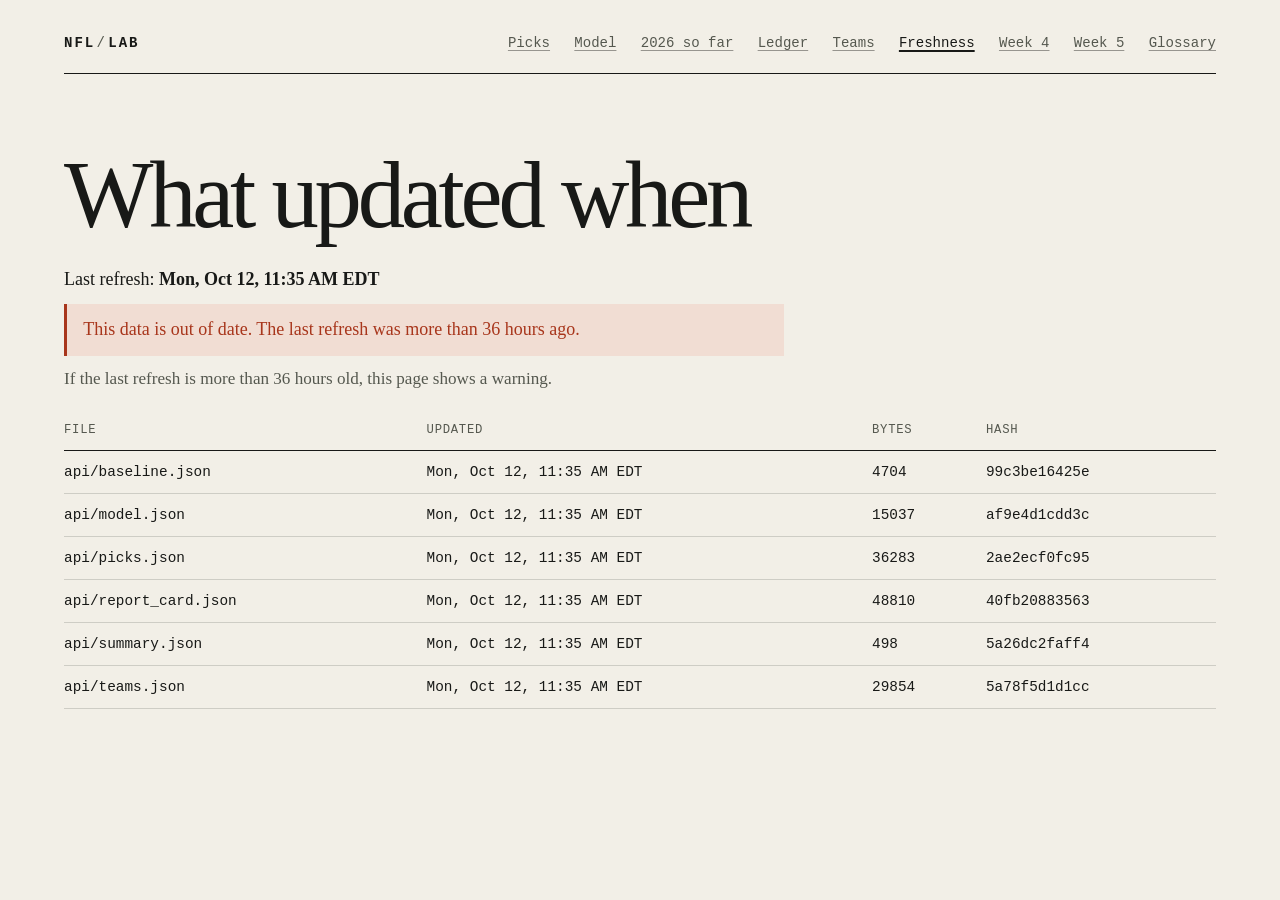
==== public/freshness.html @ 842a8894 "copy: plain-English wording pass on public pages (text only)" ====
<!DOCTYPE html>
<html lang="en">
<head>
  <meta charset="utf-8">
  <meta name="viewport" content="width=device-width, initial-scale=1">
  <meta name="theme-color" content="#f2efe7" media="(prefers-color-scheme: light)">
  <meta name="theme-color" content="#181917" media="(prefers-color-scheme: dark)">
  <link rel="icon" href="data:image/svg+xml,<svg xmlns='http://www.w3.org/2000/svg' viewBox='0 0 16 16'><rect width='16' height='16' fill='%23181917'/><path d='M5 12.5 11 3.5' stroke='%23f2efe7' stroke-width='2'/></svg>">
  <title>NFL Lab: freshness</title>
  <link rel="stylesheet" href="assets/site.css">
</head>
<body data-page="freshness">
  <a class="skip" href="#main">Skip to content</a>
  <div class="wrap">
    <header class="top">
      <a class="mark" href="index.html">NFL<span>/</span>LAB</a>
      <nav>
        <a href="index.html">Picks</a>
        <a href="model.html">Model</a>
        <a href="report-card.html">2026 so far</a>
        <a href="ledger.html">Ledger</a>
        <a href="teams.html">Teams</a>
        <a href="freshness.html" aria-current="page">Freshness</a>
        <a href="recaps/week4.html">Week 4</a>
        <a href="previews/week5.html">Week 5</a>
        <a href="glossary.html">Glossary</a>
      </nav>
    </header>
    <main id="main" tabindex="-1">
    <h1>What updated when</h1>
    <p>Last refresh: <strong id="when">…</strong></p>
    <p id="stale" class="stale" hidden></p>
    <p class="gloss">If the last refresh is more than 36 hours old, this page shows a warning.</p>
    <div class="table-scroll" role="region" tabindex="0" aria-label="Files and when they updated">
    <table>
      <thead><tr><th>File</th><th>Updated</th><th>Bytes</th><th>Hash</th></tr></thead>
      <tbody id="files"></tbody>
    </table>
    </div>
    </main>
  </div>
  <script src="assets/site.js"></script>
</body>
</html>
---- public/assets/site.css ----
/*
  NFL Lab — print edition.
  Visual direction comes from Stephen's Design Collection
  (design-collection-sigma.vercel.app): warm paper, ink, Georgia display,
  monospace labels, thin rules. Project route: "Dashboard or activity
  overview" (019 Calm systems, 023 Database overview, 028 Usage across time)
  plus "Reading continuity" (024) for recaps and previews.
  Rules and the meaning of every colour are written down in DESIGN.md.
  System fonts only: nothing to license, nothing to download.
*/

:root {
  --paper: #f2efe7;
  --ink: #181917;
  --muted: #55584f;          /* 6.3:1 on paper */
  --hair: rgba(24, 25, 23, 0.16);
  --hair-strong: rgba(24, 25, 23, 0.42);
  --track: rgba(24, 25, 23, 0.08);

  /* Colour is reserved for state. Identity (model vs line, team) is ink vs outline. */
  --hit: #1e6247;            /* meets the pick rule / covered / above break-even, 6.3:1 */
  --hit-tint: #e3e9dc;
  --miss: #a8361c;           /* lost / below break-even, 5.7:1 */
  --miss-tint: #f1ddd3;
  --caution: #7a5200;        /* backtest, spent holdout, QB caveats, 6.0:1 */
  --caution-tint: #e8dfc2;
  --line-mark: #7d7e74;      /* the betting line (outline marks), 3.6:1 */
  --down: #7d7e74;           /* below-average power bars, 3.6:1 */

  --serif: Georgia, "Iowan Old Style", "Times New Roman", serif;
  --mono: ui-monospace, "SFMono-Regular", "SF Mono", Menlo, Consolas, "Liberation Mono", monospace;
  --measure: 40rem;
  color-scheme: light;
}

@media (prefers-color-scheme: dark) {
  :root {
    --paper: #181917;
    --ink: #f2efe7;
    --muted: #a9aa9f;
    --hair: rgba(242, 239, 231, 0.16);
    --hair-strong: rgba(242, 239, 231, 0.42);
    --track: rgba(242, 239, 231, 0.09);
    --hit: #7fd3a6;
    --hit-tint: #1f3328;
    --miss: #f2966f;
    --miss-tint: #3a2620;
    --caution: #e2b45c;
    --caution-tint: #2e281a;
    --line-mark: #8f9086;
    --down: #80817a;
    color-scheme: dark;
  }
}

/* ---------- Base ---------- */
*, *::before, *::after { box-sizing: border-box; }
html { font-size: 112.5%; -webkit-text-size-adjust: 100%; text-size-adjust: 100%; }
body {
  margin: 0;
  background: var(--paper);
  color: var(--ink);
  font-family: var(--serif);
  line-height: 1.55;
  text-rendering: optimizeLegibility;
  font-kerning: normal;
  -webkit-font-smoothing: antialiased;
}
::selection { background: var(--ink); color: var(--paper); }
a {
  color: inherit;
  touch-action: manipulation;
  -webkit-tap-highlight-color: rgba(127, 128, 120, 0.2);
  text-decoration-line: underline;
  text-decoration-thickness: 1px;
  text-underline-offset: 0.22em;
  transition: text-decoration-color 150ms ease, color 150ms ease;
}
a:hover { text-decoration-thickness: 2px; }
:focus-visible { outline: 2px solid var(--ink); outline-offset: 3px; }
main:focus { outline: none; } /* skip-link target, not a control */
p { margin: 0.6rem 0; max-width: var(--measure); text-wrap: pretty; }
strong { font-weight: 700; }
code { font-family: var(--mono); font-size: 0.82em; overflow-wrap: anywhere; }

h1, h2, h3 { font-family: var(--serif); font-weight: 400; color: var(--ink); text-wrap: balance; }
h1 {
  font-size: clamp(2.75rem, 7.4vw, 6.25rem);
  line-height: 0.95;
  letter-spacing: -0.045em;
  margin: 0 0 1.4rem;
  max-width: 15ch;
}
h2 {
  font-size: clamp(1.6rem, 3.1vw, 2.4rem);
  line-height: 1.05;
  letter-spacing: -0.03em;
  margin: 3.75rem 0 0.8rem;
  scroll-margin-top: 1.5rem;
}
h3 { letter-spacing: -0.02em; }

.wrap {
  max-width: 80rem;
  margin: 0 auto;
  padding: 0 max(5vw, env(safe-area-inset-right)) 5rem max(5vw, env(safe-area-inset-left));
}

/* Section heads that open a band of the page carry a full-width ink rule. */
main > h2, .model-sec > h2 {
  border-top: 1px solid var(--ink);
  padding-top: 0.9rem;
  max-width: none;
}

/* ---------- Masthead ---------- */
.top {
  display: flex;
  flex-wrap: wrap;
  align-items: baseline;
  justify-content: space-between;
  gap: 0.6rem 2rem;
  padding: 1.6rem 0 0.75rem;
  margin: 0 0 clamp(2.5rem, 6vw, 4.75rem);
  border-bottom: 1px solid var(--ink);
  font-family: var(--mono);
  font-size: 0.78rem;
  line-height: 1.4;
}
.mark {
  text-decoration: none;
  text-transform: uppercase;
  letter-spacing: 0.14em;
  font-weight: 700;
  padding: 0.3rem 0;
}
.mark span { color: var(--muted); font-weight: 400; padding: 0 0.1em; }
nav { display: flex; flex-wrap: wrap; gap: 0.15rem 1.35rem; }
nav a {
  color: var(--muted);
  padding: 0.3rem 0;
  text-decoration-color: var(--hair-strong);
}
nav a:hover { color: var(--ink); text-decoration-color: currentColor; }
nav a[aria-current="page"] {
  color: var(--ink);
  text-decoration-color: currentColor;
  text-decoration-thickness: 2px;
}

.skip {
  position: absolute;
  left: -9999px;
  top: auto;
  width: 1px;
  height: 1px;
  overflow: hidden;
}
.skip:focus {
  position: fixed;
  left: 1rem;
  top: 1rem;
  z-index: 10;
  width: auto;
  height: auto;
  padding: 0.6rem 0.9rem;
  background: var(--ink);
  color: var(--paper);
  font-family: var(--mono);
  font-size: 0.85rem;
  text-decoration: none;
}
.sr {
  position: absolute;
  width: 1px;
  height: 1px;
  overflow: hidden;
  clip: rect(0 0 0 0);
  clip-path: inset(50%);
  white-space: nowrap;
}

/* ---------- Shared type roles ---------- */
.kicker {
  font-family: var(--mono);
  font-size: 0.75rem;
  line-height: 1.45;
  text-transform: uppercase;
  letter-spacing: 0.08em;
  color: var(--muted);
  margin: 0 0 1rem;
}
.lede {
  font-size: clamp(1.2rem, 2vw, 1.45rem);
  line-height: 1.4;
  max-width: 34rem;
  margin: 0 0 2rem;
}
.meta { color: var(--muted); font-size: 0.85rem; }
.gloss { color: var(--muted); font-size: 0.95rem; }
.caption { color: var(--muted); font-size: 0.95rem; margin: 0 0 1.25rem; }
.more, .trail { font-family: var(--mono); font-size: 0.8rem; }
.trail { margin: 1.25rem 0 0.5rem; color: var(--muted); }
.trail a, .more a { color: var(--ink); }

/* ---------- Home: lock line, status rows, pick shelf ---------- */
.lock {
  border-top: 1px solid var(--ink);
  border-bottom: 1px solid var(--hair);
  padding: 0.75rem 0;
  margin: 0 0 1.25rem;
  font-size: 1.1rem;
  font-style: italic;
}
.health {
  font-family: var(--mono);
  font-size: 0.82rem;
  line-height: 1.55;
  border-left: 2px solid var(--ink);
  padding: 0.15rem 0 0.15rem 0.85rem;
  margin: 1.75rem 0 0.75rem;
  max-width: var(--measure);
}
.health strong { font-variant-numeric: tabular-nums; }
#count { font-family: var(--mono); font-size: 0.78rem; letter-spacing: 0.02em; }

#spreads, #totals, #nopicks {
  display: grid;
  grid-template-columns: repeat(auto-fill, minmax(min(100%, 21rem), 1fr));
  gap: 2.75rem 2.25rem;
  margin-top: 1.5rem;
}
#spreads > p, #totals > p, #nopicks > p { grid-column: 1 / -1; }
.card {
  min-width: 0;
  border-top: 1px solid var(--ink);
  padding-top: 0.75rem;
}
.card header {
  display: flex;
  flex-wrap: wrap;
  justify-content: space-between;
  align-items: baseline;
  gap: 0.25rem 1rem;
}
.card header strong { font-size: 1rem; }
.card header .meta {
  font-family: var(--mono);
  font-size: 0.7rem;
  text-transform: uppercase;
  letter-spacing: 0.06em;
}
.card > p:not(.side):not(.meta):not(.note) { font-size: 0.95rem; }
.side {
  font-size: clamp(2.6rem, 4.6vw, 3.5rem);
  line-height: 1;
  letter-spacing: -0.045em;
  margin: 1.2rem 0 1.1rem;
}
.nums {
  display: grid;
  grid-template-columns: repeat(3, minmax(0, 1fr));
  margin: 0.6rem 0 0.75rem;
  border-top: 1px solid var(--hair);
}
.nums div {
  padding: 0.55rem 0.6rem 0.6rem;
  border-bottom: 1px solid var(--hair);
  border-left: 1px solid var(--hair);
  min-width: 0;
}
.nums div:nth-child(3n + 1) { border-left: 0; padding-left: 0; }
.nums span {
  display: block;
  font-family: var(--mono);
  font-size: 0.66rem;
  line-height: 1.3;
  text-transform: uppercase;
  letter-spacing: 0.05em;
  color: var(--muted);
}
.nums b {
  display: block;
  margin-top: 0.25rem;
  font-family: var(--mono);
  font-weight: 500;
  font-size: 1.1rem;
  font-variant-numeric: tabular-nums;
}

/* Model vs line gap bars: model is solid ink, the line is an outline. */
.gap { margin: 0.75rem 0 0.6rem; }
.gap-row {
  display: grid;
  grid-template-columns: 3.4rem minmax(0, 1fr) 3rem;
  gap: 0.6rem;
  align-items: center;
  margin: 0.3rem 0;
  font-family: var(--mono);
  font-size: 0.72rem;
  color: var(--muted);
}
.gap-row b { color: var(--ink); text-align: right; font-weight: 500; font-variant-numeric: tabular-nums; font-size: 0.8rem; }
.gap-track { position: relative; height: 0.6rem; background: var(--track); }
.gap-track::after {
  content: "";
  position: absolute;
  left: 50%;
  top: -0.2rem;
  bottom: -0.2rem;
  width: 1px;
  background: var(--ink);
}
.gap-track i { position: absolute; top: 0; height: 100%; background: var(--ink); }
.gap-track i.neg { right: 50%; }
.gap-track i.pos { left: 50%; }
.gap-track i.line { background: var(--paper); box-shadow: inset 0 0 0 1.5px var(--line-mark); }

.note {
  font-size: 0.85rem;
  color: var(--caution);
  border-left: 2px solid currentColor;
  padding-left: 0.7rem;
  margin: 0.45rem 0 0;
}

/* ---------- Home Thursday hero ---------- */
body[data-page="home"] h1 {
  font-size: clamp(2rem, 5.5vw, 3.6rem);
  max-width: 14ch;
  margin: 0 0 0.65rem;
  line-height: 0.98;
}
body[data-page="home"] .top {
  margin-bottom: clamp(1.1rem, 3vw, 2rem);
}
body[data-page="home"] .kicker { margin-bottom: 0.45rem; }
.home-hero .lock {
  margin-bottom: 0.5rem;
  padding: 0.55rem 0;
  font-size: 1rem;
}
.home-count {
  font-family: var(--mono);
  font-size: 0.75rem;
  letter-spacing: 0.02em;
  margin: 0.35rem 0 0;
}
.home-lede {
  max-width: 36rem;
  margin: 2rem 0 0.25rem;
  color: var(--muted);
  font-size: 0.95rem;
}
.record-strip {
  display: grid;
  gap: 0.2rem 1.25rem;
  margin: 0;
  padding: 0.55rem 0 0.65rem;
  border-bottom: 1px solid var(--hair);
  max-width: 52rem;
}
@media (min-width: 40rem) {
  .record-strip {
    grid-template-columns: minmax(0, 1fr) minmax(0, 1.2fr);
    align-items: baseline;
  }
}
.record-line {
  margin: 0;
  max-width: none;
  font-size: 0.98rem;
  line-height: 1.3;
  letter-spacing: -0.01em;
}
.record-line.caution {
  color: var(--caution);
  font-size: 0.9rem;
}
.void-note {
  background: var(--caution-tint);
  color: var(--ink);
  padding: 0.85rem 1rem;
  margin: 0.85rem 0 0;
  max-width: 52rem;
  font-size: 1.02rem;
  line-height: 1.45;
}
.count-pill {
  font-family: var(--mono);
  font-size: 0.72rem;
  letter-spacing: 0.06em;
  text-transform: uppercase;
  color: var(--muted);
  margin-left: 0.45rem;
  vertical-align: middle;
}

/* Model vs line: two columns, ink vs outline (identity, not state colour). */
.compare {
  display: grid;
  grid-template-columns: 1fr 1fr;
  gap: 0;
  margin: 0.15rem 0 0.55rem;
  border-top: 1px solid var(--hair);
  border-bottom: 1px solid var(--hair);
}
.compare-col {
  padding: 0.55rem 0.75rem 0.6rem 0;
  min-width: 0;
}
.compare-col + .compare-col {
  padding-left: 0.75rem;
  border-left: 1px solid var(--hair);
}
.compare-col span {
  display: block;
  font-family: var(--mono);
  font-size: 0.66rem;
  line-height: 1.3;
  letter-spacing: 0.06em;
  text-transform: uppercase;
  color: var(--muted);
}
.compare-col b {
  display: block;
  margin-top: 0.25rem;
  font-family: var(--mono);
  font-weight: 500;
  font-size: clamp(1.05rem, 2.4vw, 1.45rem);
  line-height: 1.15;
  font-variant-numeric: tabular-nums;
  letter-spacing: -0.02em;
  overflow-wrap: anywhere;
}
.compare-col em {
  display: block;
  margin-top: 0.2rem;
  font-style: normal;
  font-size: 0.78rem;
  color: var(--muted);
  overflow-wrap: anywhere;
}
.edge-line {
  display: flex;
  flex-wrap: wrap;
  align-items: baseline;
  gap: 0.3rem 0.5rem;
  margin: 0.1rem 0 0.55rem;
  font-family: var(--mono);
  font-size: 0.85rem;
  font-variant-numeric: tabular-nums;
}
.edge-line span {
  text-transform: uppercase;
  letter-spacing: 0.06em;
  font-size: 0.68rem;
  color: var(--muted);
}
.edge-line b {
  font-weight: 600;
  font-size: 1.1rem;
  color: var(--hit);
}
.edge-line em {
  font-style: normal;
  color: var(--muted);
  font-size: 0.78rem;
}
body[data-page="home"] .side {
  font-size: clamp(2.2rem, 4vw, 3rem);
  margin: 0.75rem 0 0.7rem;
}
.quiet-card { opacity: 0.92; }
.quiet-card .nums-compact { grid-template-columns: repeat(2, minmax(0, 1fr)); }
.quiet-card .nums-compact div:nth-child(3n + 1) { border-left: 1px solid var(--hair); padding-left: 0.6rem; }
.quiet-card .nums-compact div:first-child { border-left: 0; padding-left: 0; }

.foot-nav {
  display: flex;
  flex-wrap: wrap;
  gap: 0.35rem 1.25rem;
  margin: 0 0 1.25rem;
  font-family: var(--mono);
  font-size: 0.78rem;
}
.foot-nav a {
  color: var(--muted);
  text-decoration-color: var(--hair-strong);
  padding: 0.25rem 0;
}
.foot-nav a:hover { color: var(--ink); text-decoration-color: currentColor; }

body[data-page="home"] #spreads,
body[data-page="home"] #totals {
  gap: 1.75rem 1.5rem;
  margin-top: 0.85rem;
}
body[data-page="home"] main > h2#spread-heading {
  margin-top: 1.5rem;
  padding-top: 0.7rem;
}
body[data-page="home"] #nopick-heading {
  margin-top: 2.75rem;
  color: var(--muted);
  border-top-color: var(--hair-strong);
}

/* ---------- Recaps, previews, glossary: the reading surface ---------- */
main { counter-reset: dossier; }
.epa-lead {
  font-size: 1.05rem;
  line-height: 1.6;
  max-width: var(--measure);
  margin: 1.5rem 0 2.75rem;
  padding-left: 1rem;
  border-left: 1px solid var(--ink);
}
.game {
  counter-increment: dossier;
  border-top: 1px solid var(--ink);
  padding: 1.1rem 0 2.6rem;
  margin: 0;
}
/* Summary sections (what mattered, picks) sit in the recap column but are not numbered entries. */
.game.summary { counter-increment: none; }
.game h2 {
  font-size: clamp(1.75rem, 3.4vw, 2.6rem);
  line-height: 1.05;
  margin: 0 0 0.85rem;
}
.game h2 a { text-decoration-color: var(--hair-strong); }
.game h2 a:hover { text-decoration-color: currentColor; }
.game p { font-size: 1.05rem; line-height: 1.62; }
.game ul { max-width: var(--measure); padding-left: 1.15rem; }
.game li { margin: 0.4rem 0; }
.game .kicker { margin-bottom: 0.6rem; font-size: 0.75rem; line-height: 1.45; }

@media (min-width: 56rem) {
  .game {
    display: grid;
    grid-template-columns: 11rem minmax(0, var(--measure));
    column-gap: clamp(2rem, 4vw, 4rem);
    align-items: start;
  }
  .game > * { grid-column: 2; }
  .game > .kicker { grid-column: 1; grid-row: 1 / span 30; margin: 0.45rem 0 0; }
  .game:not(:has(> .kicker))::before {
    content: counter(dossier, decimal-leading-zero);
    content: counter(dossier, decimal-leading-zero) / "";
    grid-column: 1;
    grid-row: 1 / span 30;
    font-family: var(--mono);
    font-size: 0.75rem;
    letter-spacing: 0.08em;
    color: var(--muted);
    padding-top: 0.45rem;
  }
}

p.pick, .game p.pick {
  font-size: clamp(2rem, 4vw, 2.75rem);
  line-height: 1.05;
  letter-spacing: -0.04em;
  margin: 0.2rem 0 0.75rem;
}
p.pick::before {
  content: "";
  display: inline-block;
  width: 0.32em;
  height: 0.32em;
  margin: 0 0.35em 0.12em 0;
  background: var(--hit);
  vertical-align: middle;
}
p.quiet-pick, .game p.quiet-pick {
  font-size: 1.45rem;
  font-style: italic;
  color: var(--muted);
  margin: 0.2rem 0 0.75rem;
}
.market { color: var(--muted); }
.game .market {
  font-family: var(--mono);
  font-size: 0.8rem;
  line-height: 1.6;
  color: var(--ink);
  border-top: 1px solid var(--hair);
  border-bottom: 1px solid var(--hair);
  padding: 0.55rem 0;
  margin: 0.75rem 0 1rem;
}
.lesson {
  max-width: var(--measure);
  margin: 1.25rem 0 0.25rem;
  padding: 0.8rem 0 0;
  border-top: 1px solid var(--hair);
}
.lesson span {
  display: block;
  font-family: var(--mono);
  font-size: 0.7rem;
  line-height: 1.45;
  letter-spacing: 0.07em;
  text-transform: uppercase;
  color: var(--muted);
  margin-bottom: 0.3rem;
}
.game .lesson { font-size: 1.02rem; }
.model-line {
  max-width: var(--measure);
  margin-top: 1.25rem;
  padding-top: 0.8rem;
  border-top: 1px solid var(--ink);
  font-size: 1.15rem;
  font-style: italic;
  line-height: 1.4;
}
.game .model-line { font-size: 1.1rem; }
.prose .model-line { font-size: 1.4rem; }

.score {
  font-size: clamp(3rem, 9vw, 7rem);
  line-height: 0.93;
  letter-spacing: -0.05em;
  margin: 0 0 1.25rem;
  max-width: 12ch;
}
.prose { max-width: var(--measure); font-size: 1.1rem; line-height: 1.65; }
.prose p { margin: 1rem 0; }

/* Spent holdout and other caveats: a caution slab, not an alarm. */
.spent {
  background: var(--caution-tint);
  padding: 1.2rem 1.4rem;
  margin: 1.5rem 0;
  max-width: 46rem;
}
.spent p { margin: 0.35rem 0; }
.spent .big {
  font-size: clamp(2rem, 4.6vw, 3.25rem);
  line-height: 1.05;
  letter-spacing: -0.035em;
  margin: 0.1rem 0 0.9rem;
  font-variant-numeric: tabular-nums;
}

/* ---------- Tables ---------- */
.table-scroll { overflow-x: auto; margin: 1rem 0 0; }
.table-scroll:focus-visible { outline-offset: 2px; }
table {
  width: 100%;
  border-collapse: collapse;
  font-family: var(--mono);
  font-size: 0.8rem;
  font-variant-numeric: tabular-nums;
}
th, td { text-align: left; padding: 0.55rem 0.9rem 0.55rem 0; border-bottom: 1px solid var(--hair); vertical-align: top; }
th {
  font-weight: 400;
  font-size: 0.68rem;
  text-transform: uppercase;
  letter-spacing: 0.06em;
  color: var(--muted);
  border-bottom: 1px solid var(--ink);
}
td code { font-size: 1em; overflow-wrap: normal; white-space: nowrap; }

/* ---------- Teams ---------- */
.team {
  display: grid;
  grid-template-columns: minmax(0, 15rem) minmax(0, 1fr);
  gap: 0.75rem 2rem;
  align-items: center;
  padding: 0.9rem 0;
  border-top: 1px solid var(--hair);
}
#teams { margin-top: 2rem; border-bottom: 1px solid var(--hair); }
.bars { display: grid; gap: 0.3rem; max-width: 34rem; }
.bar-row {
  display: grid;
  grid-template-columns: 2.4rem minmax(0, 1fr) 4rem;
  gap: 0.6rem;
  align-items: center;
  font-family: var(--mono);
  font-size: 0.72rem;
  color: var(--muted);
}
.bar-row b { color: var(--ink); font-weight: 500; text-align: right; font-variant-numeric: tabular-nums; }
.bar { height: 0.5rem; background: var(--track); position: relative; }
.bar::after { content: ""; position: absolute; left: 50%; top: -0.15rem; bottom: -0.15rem; width: 1px; background: var(--hair-strong); }
.bar i { position: absolute; top: 0; height: 100%; background: var(--ink); }
.bar i.pos { left: 50%; }
.bar i.neg { right: 50%; }
.bar i.def { background: var(--paper); box-shadow: inset 0 0 0 1.5px var(--ink); }
.spark { display: block; width: 7rem; height: 1.8rem; margin-top: 0.35rem; }
.spark polyline { fill: none; stroke: var(--ink); stroke-width: 1.4; }

.stale {
  background: var(--miss-tint);
  color: var(--miss);
  border-left: 3px solid currentColor;
  padding: 0.65rem 0.9rem;
}

footer {
  margin-top: 4.5rem;
  padding-top: 1rem;
  border-top: 1px solid var(--ink);
  color: var(--muted);
  font-size: 0.85rem;
}
footer p { max-width: 52rem; }

/* ---------- Model page ---------- */
.model-sec { margin: 4.25rem 0 0; }
.model-sec > h2 { margin: 0 0 0.5rem; }
.chart-card {
  border: 1px solid var(--hair-strong);
  padding: 1.25rem;
  overflow-x: auto;
  min-width: 0;
}
.chart-grid {
  display: grid;
  grid-template-columns: repeat(2, minmax(0, 1fr));
  gap: 1.25rem;
  margin-top: 1.25rem;
}
.chart-grid > .chart-card { margin: 0; }
.legend-row {
  display: block;
  line-height: 2;
  font-family: var(--mono);
  font-size: 0.72rem;
  color: var(--muted);
  margin: 0.8rem 0 0;
}
.swatch {
  display: inline-block;
  width: 0.75rem;
  height: 0.75rem;
  margin: 0 0.4rem 0 1.4rem;
  vertical-align: -0.1rem;
  border-radius: 50%;
}
.swatch:first-child { margin-left: 0; }
.swatch.market { background: var(--paper); box-shadow: inset 0 0 0 2px var(--line-mark); }
.swatch.model { background: var(--ink); }
.swatch.pick { background: var(--hit); border-radius: 0; }

/* Team power: HTML rows so labels stay readable at any width. */
.power { list-style: none; margin: 0; padding: 0; }
.pw-row {
  display: grid;
  grid-template-columns: 2.75rem minmax(0, 1fr) 3.25rem;
  gap: 0.75rem;
  align-items: center;
  min-height: 1.45rem;
}
.pw-team { font-family: var(--mono); font-size: 0.75rem; text-align: right; }
.pw-val { font-family: var(--mono); font-size: 0.75rem; color: var(--muted); font-variant-numeric: tabular-nums; }
.pw-track { position: relative; height: 0.7rem; }
.pw-track .tick { position: absolute; top: -0.4rem; bottom: -0.4rem; width: 1px; background: var(--hair); }
.pw-track .tick.zero { background: var(--ink); }
.pw-bar { position: absolute; top: 0; height: 100%; }
.pw-bar.up { background: var(--ink); }
.pw-bar.down { background: var(--down); }
.pw-axis {
  display: grid;
  grid-template-columns: 2.75rem minmax(0, 1fr) 3.25rem;
  gap: 0.75rem;
  margin-top: 0.6rem;
  padding-top: 0.5rem;
  border-top: 1px solid var(--hair);
  font-family: var(--mono);
  font-size: 0.7rem;
  color: var(--muted);
}
.pw-axis-scale { position: relative; height: 2.4rem; }
.pw-axis-scale span { position: absolute; top: 0; transform: translateX(-50%); font-variant-numeric: tabular-nums; }
.pw-axis-scale .dir { top: 1.2rem; text-transform: uppercase; letter-spacing: 0.08em; transform: none; }
.pw-axis-scale .dir.worse { right: 50%; margin-right: 0.5rem; }
.pw-axis-scale .dir.better { left: 50%; margin-left: 0.5rem; }

/* Win-rate and average-miss bars */
.rate-bar, .mae-bar { width: 100%; height: auto; display: block; max-width: 24rem; margin: 0 auto; }
.rate-bar text, .mae-bar text { font-family: var(--mono); }
.rate-bar .bar-fill, .mae-bar .bar-fill { fill: var(--hit); }
.rate-bar .bar-miss, .mae-bar .bar-miss { fill: var(--miss); }
.rate-bar .break, .mae-bar .break { stroke: var(--ink); stroke-width: 1; stroke-dasharray: 3 3; }
.rate-bar .axis, .mae-bar .axis { fill: var(--muted); font-size: 11px; }
.rate-bar .val, .mae-bar .val { fill: var(--paper); font-size: 14px; font-variant-numeric: tabular-nums; }
.rate-bar .val.out, .mae-bar .val.out { fill: var(--ink); }
.rate-bar .label, .mae-bar .label { fill: var(--ink); font-size: 14px; font-family: var(--serif); }
.rate-bar .base, .mae-bar .base { stroke: var(--ink); stroke-width: 1; }

/* Week games: line (outline) vs model (ink) on one margin scale */
.games-panel { padding: 0 1.25rem; }
.game-row {
  display: grid;
  grid-template-columns: minmax(8rem, 11rem) minmax(0, 1fr) minmax(8rem, 12rem);
  gap: 0.4rem 1.25rem;
  align-items: center;
  padding: 0.75rem 0.5rem;
  margin: 0 -0.5rem;
  border-bottom: 1px solid var(--hair);
}
.game-row:last-child { border-bottom: 0; }
.game-row.is-pick { background: var(--hit-tint); box-shadow: inset 3px 0 0 var(--hit); padding-left: 0.85rem; }
.game-row .match { font-size: 1rem; line-height: 1.25; letter-spacing: -0.01em; }
.game-row .match small {
  display: block;
  margin-top: 0.2rem;
  font-family: var(--mono);
  font-size: 0.68rem;
  letter-spacing: 0.05em;
  text-transform: uppercase;
  color: var(--muted);
}
.game-row.is-pick .match small { color: var(--hit); }
.game-row .edge-tag {
  font-family: var(--mono);
  font-size: 0.72rem;
  line-height: 1.45;
  color: var(--muted);
  text-align: right;
  font-variant-numeric: tabular-nums;
}
.game-row.is-pick .edge-tag { color: var(--hit); font-weight: 700; }
.gs { min-width: 0; }
.gs-rail { position: relative; height: 1rem; }
.gs-rail::before { content: ""; position: absolute; left: 0; right: 0; top: 50%; height: 1px; background: var(--hair-strong); }
.gs-zero { position: absolute; top: 0; bottom: 0; width: 1px; background: var(--ink); }
.gs-dot {
  position: absolute;
  top: 50%;
  width: 0.7rem;
  height: 0.7rem;
  border-radius: 50%;
  transform: translate(-50%, -50%);
}
.gs-dot.market { background: var(--paper); box-shadow: inset 0 0 0 2px var(--line-mark); }
.game-row.is-pick .gs-dot.market { background: var(--hit-tint); }
.gs-dot.model { background: var(--ink); }
.gs-ends {
  display: flex;
  justify-content: space-between;
  margin-top: 0.2rem;
  font-family: var(--mono);
  font-size: 0.62rem;
  letter-spacing: 0.06em;
  text-transform: uppercase;
  color: var(--muted);
}

.live-slot {
  margin-top: 1.25rem;
  border-top: 1px solid var(--ink);
  padding: 0.9rem 0 0;
}
.live-label {
  font-size: clamp(1.4rem, 2.6vw, 1.9rem);
  line-height: 1.15;
  letter-spacing: -0.03em;
  margin: 0.2rem 0 0.4rem;
  text-wrap: balance;
}
.live-slot .kicker { margin: 0; }

/* ---------- 2026 so far (backtest report card) ---------- */
.backtest-note {
  background: var(--caution-tint);
  padding: 1rem 1.25rem;
  max-width: 44rem;
  margin: 0 0 1rem;
}
.backtest-note strong {
  display: block;
  font-family: var(--mono);
  font-size: 0.75rem;
  font-weight: 700;
  letter-spacing: 0.08em;
  text-transform: uppercase;
  color: var(--caution);
}
.backtest-note p { margin: 0.35rem 0 0; font-size: 0.98rem; }
.rc-hero {
  display: grid;
  grid-template-columns: repeat(2, minmax(0, 1fr));
  gap: 1.25rem 2.25rem;
  margin: 0.5rem 0 0;
}
.rc-big { border-top: 1px solid var(--ink); padding-top: 0.75rem; min-width: 0; }
.rc-big span {
  font-family: var(--mono);
  font-size: 0.75rem;
  letter-spacing: 0.08em;
  text-transform: uppercase;
  color: var(--muted);
}
.rc-big b {
  display: block;
  font-family: var(--serif);
  font-weight: 400;
  font-size: clamp(3rem, 9vw, 6.5rem);
  line-height: 0.95;
  letter-spacing: -0.05em;
  font-variant-numeric: tabular-nums;
  margin: 0.6rem 0 0.6rem;
  white-space: nowrap;
}
.rc-big.up b { color: var(--hit); }
.rc-big.down b { color: var(--miss); }
.rc-big p { margin: 0; font-size: 0.92rem; color: var(--muted); }
.rc-context { display: flex; flex-direction: column; justify-content: space-between; gap: 0.75rem; }
.rc-context .meta { margin: 0; line-height: 1.5; }
.rc-week {
  display: grid;
  grid-template-columns: 5.5rem minmax(0, 1fr) minmax(0, 1fr);
  gap: 0.75rem 1.5rem;
  align-items: center;
  padding: 0.7rem 0;
  border-bottom: 1px solid var(--hair);
}
.rc-week:last-child { border-bottom: 0; }
.rc-week-head {
  font-family: var(--mono);
  font-size: 0.68rem;
  letter-spacing: 0.06em;
  text-transform: uppercase;
  color: var(--muted);
  padding-top: 0;
  border-bottom-color: var(--ink);
}
.rc-wk { font-size: 1.05rem; letter-spacing: -0.02em; }
.rc-cell { display: flex; align-items: center; justify-content: space-between; gap: 0.75rem; min-width: 0; }
.rc-cell b { font-family: var(--mono); font-weight: 500; font-size: 0.85rem; font-variant-numeric: tabular-nums; white-space: nowrap; }
.rc-dots { display: flex; flex-wrap: wrap; gap: 5px; }
/* Outcome is coded by shape as well as colour: circle covered, square lost, ring pushed. */
.rc-dot { width: 12px; height: 12px; display: inline-block; position: relative; }
.rc-dot.win { background: var(--hit); border-radius: 50%; }
.rc-dot.loss { background: var(--miss); border-radius: 0; }
.rc-dot.push { background: transparent; border-radius: 50%; box-shadow: inset 0 0 0 2px var(--muted); }
.rc-lesson {
  border-top: 1px solid var(--ink);
  padding: 1rem 0 1.75rem;
  margin: 0;
}
.rc-lesson h3 { font-size: clamp(1.5rem, 3vw, 2.1rem); line-height: 1.08; margin: 0.35rem 0 0.15rem; }
.rc-lesson .meta { margin: 0 0 1rem; font-family: var(--mono); font-size: 0.72rem; text-transform: uppercase; letter-spacing: 0.06em; }
.rc-tag {
  margin: 0;
  font-family: var(--mono);
  font-size: 0.72rem;
  font-weight: 700;
  letter-spacing: 0.08em;
  text-transform: uppercase;
}
.rc-tag.hit { color: var(--hit); }
.rc-tag.miss { color: var(--miss); }
.rc-lesson dl { display: grid; grid-template-columns: repeat(2, minmax(0, 1fr)); gap: 0.75rem 2.25rem; margin: 0; max-width: 60rem; }
.rc-lesson dt {
  font-family: var(--mono);
  font-size: 0.68rem;
  letter-spacing: 0.06em;
  text-transform: uppercase;
  color: var(--muted);
}
.rc-lesson dd { margin: 0.25rem 0 0; font-size: 1rem; line-height: 1.55; }
.rc-lesson .lesson { max-width: 46rem; margin-top: 1.1rem; }

/* ---------- Hover (pointer devices only) ---------- */
@media (hover: hover) {
  .game-row { transition: background-color 150ms ease; }
  .game-row:hover { background: var(--track); }
  .game-row.is-pick:hover { background: color-mix(in srgb, var(--hit-tint) 92%, var(--ink)); }
}

/* ---------- Small screens ---------- */
@media (max-width: 44rem) {
  .top { flex-direction: column; align-items: stretch; gap: 0.5rem; padding-top: 1.1rem; padding-bottom: 0; }
  nav {
    display: grid;
    grid-template-columns: repeat(3, minmax(0, 1fr));
    gap: 0;
    border-top: 1px solid var(--hair);
  }
  nav a {
    display: flex;
    align-items: center;
    min-height: 2.75rem;
    padding: 0.35rem 0;
    border-bottom: 1px solid var(--hair);
  }
  h1 { letter-spacing: -0.035em; }
  .chart-grid { grid-template-columns: minmax(0, 1fr); }
  .chart-card { padding: 1rem 0.85rem; }
  .games-panel { padding: 0 0.85rem; }
  .game-row { grid-template-columns: minmax(0, 1fr); gap: 0.25rem; padding: 0.85rem 0.5rem; }
  .game-row .edge-tag { text-align: left; }
  .team { grid-template-columns: minmax(0, 1fr); }
  .rc-lesson dl { grid-template-columns: minmax(0, 1fr); }
  .rc-week { grid-template-columns: minmax(0, 1fr); gap: 0.4rem; }
  .rc-week-head { display: none; }
  .rc-cell::before {
    font-family: var(--mono);
    font-size: 0.68rem;
    letter-spacing: 0.06em;
    text-transform: uppercase;
    color: var(--muted);
    min-width: 4.5rem;
  }
  .rc-cell:nth-of-type(1)::before { content: "Spreads"; }
  .rc-cell:nth-of-type(2)::before { content: "Totals"; }
  .rc-cell { justify-content: flex-start; }
  .rc-cell b { margin-left: auto; }
  .rc-big b { font-size: clamp(2.4rem, 12vw, 3.4rem); }
  .pw-row, .pw-axis { grid-template-columns: 2.4rem minmax(0, 1fr) 2.9rem; gap: 0.5rem; }
  body[data-page="home"] nav a {
    font-size: 0.72rem;
    letter-spacing: 0.01em;
  }
  .compare-col { padding-right: 0.55rem; }
  .compare-col + .compare-col { padding-left: 0.55rem; }
  .compare-col b { font-size: 1.25rem; }
}


@media (prefers-reduced-motion: reduce) {
  *, *::before, *::after { transition: none !important; animation: none !important; scroll-behavior: auto !important; }
}

@media print {
  nav, .skip { display: none; }
  body { background: #fff; color: #000; }
  .game, .card, .rc-lesson, .chart-card { break-inside: avoid; }
  a { overflow-wrap: anywhere; }
}
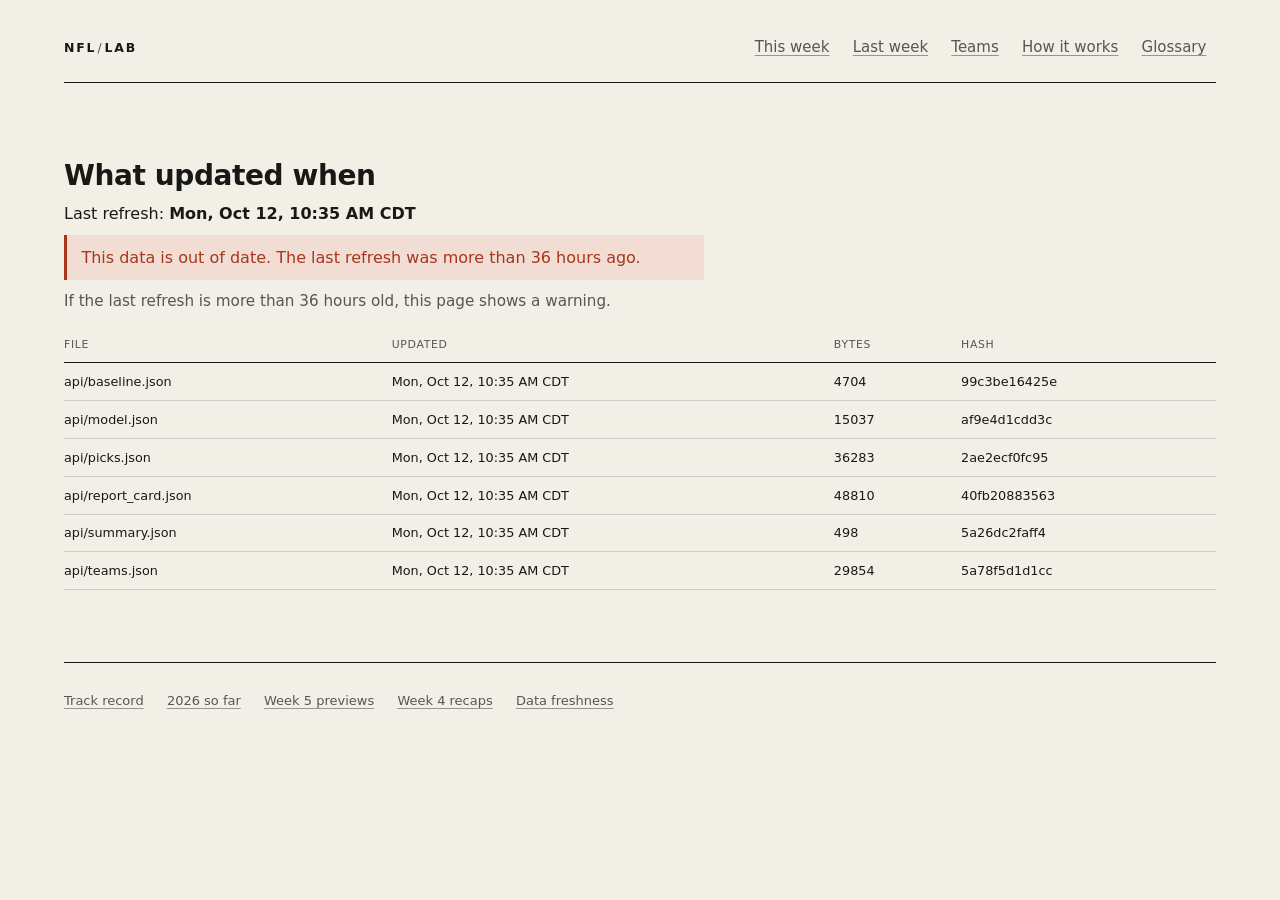
==== commit 0e1042ca: "Home redesign slice 1: one row per game, five-link nav, sans type, plain-English notes" ====
--- a/public/freshness.html
+++ b/public/freshness.html
@@ -14,15 +14,11 @@
   <div class="wrap">
     <header class="top">
       <a class="mark" href="index.html">NFL<span>/</span>LAB</a>
-      <nav>
-        <a href="index.html">Picks</a>
-        <a href="model.html">Model</a>
-        <a href="report-card.html">2026 so far</a>
-        <a href="ledger.html">Ledger</a>
+      <nav class="primary" aria-label="Primary">
+        <a href="index.html">This week</a>
+        <a href="recaps/week4.html">Last week</a>
         <a href="teams.html">Teams</a>
-        <a href="freshness.html" aria-current="page">Freshness</a>
-        <a href="recaps/week4.html">Week 4</a>
-        <a href="previews/week5.html">Week 5</a>
+        <a href="model.html">How it works</a>
         <a href="glossary.html">Glossary</a>
       </nav>
     </header>
@@ -38,6 +34,15 @@
     </table>
     </div>
     </main>
+    <footer>
+      <nav class="foot-nav" aria-label="More pages">
+        <a href="ledger.html">Track record</a>
+        <a href="report-card.html">2026 so far</a>
+        <a href="previews/week5.html">Week 5 previews</a>
+        <a href="recaps/week4.html">Week 4 recaps</a>
+        <a href="freshness.html">Data freshness</a>
+      </nav>
+    </footer>
   </div>
   <script src="assets/site.js"></script>
 </body>
--- a/public/assets/site.css
+++ b/public/assets/site.css
@@ -1,5 +1,5 @@
 /*
-  NFL Lab — print edition.
+  NFL Lab, print edition.
   Visual direction comes from Stephen's Design Collection
   (design-collection-sigma.vercel.app): warm paper, ink, Georgia display,
   monospace labels, thin rules. Project route: "Dashboard or activity
@@ -1037,3 +1037,80 @@
   .game, .card, .rc-lesson, .chart-card { break-inside: avoid; }
   a { overflow-wrap: anywhere; }
 }
+
+/* ---------- 2026-10 redesign, slice 1: one sans family, Apple Sports rows ----------
+   Type rules live in DESIGN.md ("Type"). These override the earlier print-edition
+   type so every page uses the same system-ui stack. */
+:root {
+  --sans: system-ui, -apple-system, "Segoe UI", Roboto, "Helvetica Neue", Arial, sans-serif;
+  --serif: var(--sans);
+  --mono: var(--sans);
+  --ours: #1d4f91;           /* our model, the one accent: 7.1:1 on paper (light), 9.5:1 dark */
+  --vegas: var(--muted);     /* Vegas stays neutral grey */
+}
+@media (prefers-color-scheme: dark) {
+  :root { --ours: #9cc0f5; }
+}
+html { font-size: 100%; }
+body { font-family: var(--sans); font-size: 1rem; line-height: 1.5; }
+h1, h2, h3 { font-family: var(--sans); letter-spacing: -0.01em; }
+h1 { font-size: 1.75rem; line-height: 1.2; font-weight: 700; letter-spacing: -0.015em; margin: 1.5rem 0 0.5rem; }
+h2 { font-size: 1.25rem; line-height: 1.3; font-weight: 650; }
+h3 { font-size: 1.0625rem; line-height: 1.35; font-weight: 600; }
+.meta, .caption, .kicker, footer, footer p, .foot-nav a, small, figcaption { font-size: 0.8125rem; }
+td, th, .num, b, .meta, .row-time, .row-score, .record-line, table { font-variant-numeric: tabular-nums; }
+* { text-transform: none; }
+.caption { color: var(--muted); margin: 0.25rem 0; }
+
+/* Five-link primary nav, same on every page */
+header.top nav.primary { display: flex; flex-wrap: wrap; gap: 0 0.25rem; }
+header.top nav.primary a, .foot-nav a {
+  display: inline-flex; align-items: center; min-height: 44px; padding: 0 0.6rem;
+  font-family: var(--sans); font-size: 0.9375rem; letter-spacing: 0; text-transform: none;
+}
+.foot-nav { display: flex; flex-wrap: wrap; gap: 0 0.25rem; margin: 0 0 0.5rem -0.6rem; }
+.foot-nav a { font-size: 0.8125rem; }
+header.top nav.primary a[aria-current="page"] { font-weight: 650; text-decoration-thickness: 2px; }
+@media (max-width: 40rem) {
+  header.top nav.primary { display: grid; grid-template-columns: repeat(3, 1fr); width: 100%; }
+  header.top nav.primary a { justify-content: center; padding: 0 0.25rem; }
+}
+
+/* Home rows */
+.notices { list-style: none; padding: 0; margin: 0.5rem 0 1rem; }
+.notices li { font-size: 0.8125rem; color: var(--caution); margin: 0.15rem 0; }
+.games, #close-games { border-top: 1px solid var(--hair-strong); }
+.hrow { border-bottom: 1px solid var(--hair); }
+.hrow > summary {
+  list-style: none; cursor: pointer; min-height: 44px;
+  display: grid; grid-template-columns: 1fr auto; gap: 0.15rem 1rem;
+  padding: 0.75rem 0.25rem; align-items: baseline;
+}
+.hrow > summary::-webkit-details-marker { display: none; }
+.hrow > summary:hover { background: var(--track); }
+.row-teams { font-size: 1.0625rem; font-weight: 600; line-height: 1.35; }
+.row-teams .abbr { font-size: 0.8125rem; font-weight: 700; color: var(--muted); letter-spacing: 0.02em; }
+.row-teams .at { font-weight: 400; color: var(--muted); }
+.row-when { font-size: 0.8125rem; color: var(--muted); text-align: right; white-space: nowrap; display: flex; gap: 0.5rem; align-items: baseline; }
+.row-score { font-size: 1.0625rem; font-weight: 600; color: var(--ink); }
+.mark-right { color: var(--hit); font-weight: 650; }
+.mark-wrong { color: var(--miss); font-weight: 650; }
+.mark-push { color: var(--muted); }
+.row-say { grid-column: 1 / -1; font-size: 1rem; color: var(--ink); }
+.hrow > summary::after { content: "Details"; grid-column: 1 / -1; font-size: 0.8125rem; color: var(--muted); text-decoration: underline; text-underline-offset: 0.2em; }
+.hrow[open] > summary::after { content: "Hide details"; }
+.row-detail { margin: 0 0.25rem 0.75rem; display: grid; gap: 0.35rem; }
+.row-detail div { display: grid; grid-template-columns: 9rem 1fr; gap: 0.75rem; }
+.row-detail dt { font-size: 0.8125rem; color: var(--muted); }
+.row-detail dd { margin: 0; font-variant-numeric: tabular-nums; }
+.row-detail dd.ours { color: var(--ours); font-weight: 600; }
+.row-detail dd.vegas { color: var(--vegas); }
+.hrow > .caption { margin: 0 0.25rem 0.5rem; color: var(--caution); }
+.close-group > summary .row-teams { color: var(--ink); }
+.close-list { padding-left: 0.75rem; border-left: 2px solid var(--hair); margin-bottom: 0.75rem; }
+.close-list .hrow:last-child { border-bottom: 0; }
+.next-link { margin-top: 1.25rem; }
+.next-link a { display: inline-flex; align-items: center; min-height: 44px; font-weight: 600; }
+.how-line a { display: inline-flex; align-items: center; min-height: 44px; }
+.record-line { font-size: 0.8125rem; color: var(--muted); border-top: 1px solid var(--hair); padding-top: 0.75rem; }
+h1 { max-width: none; }
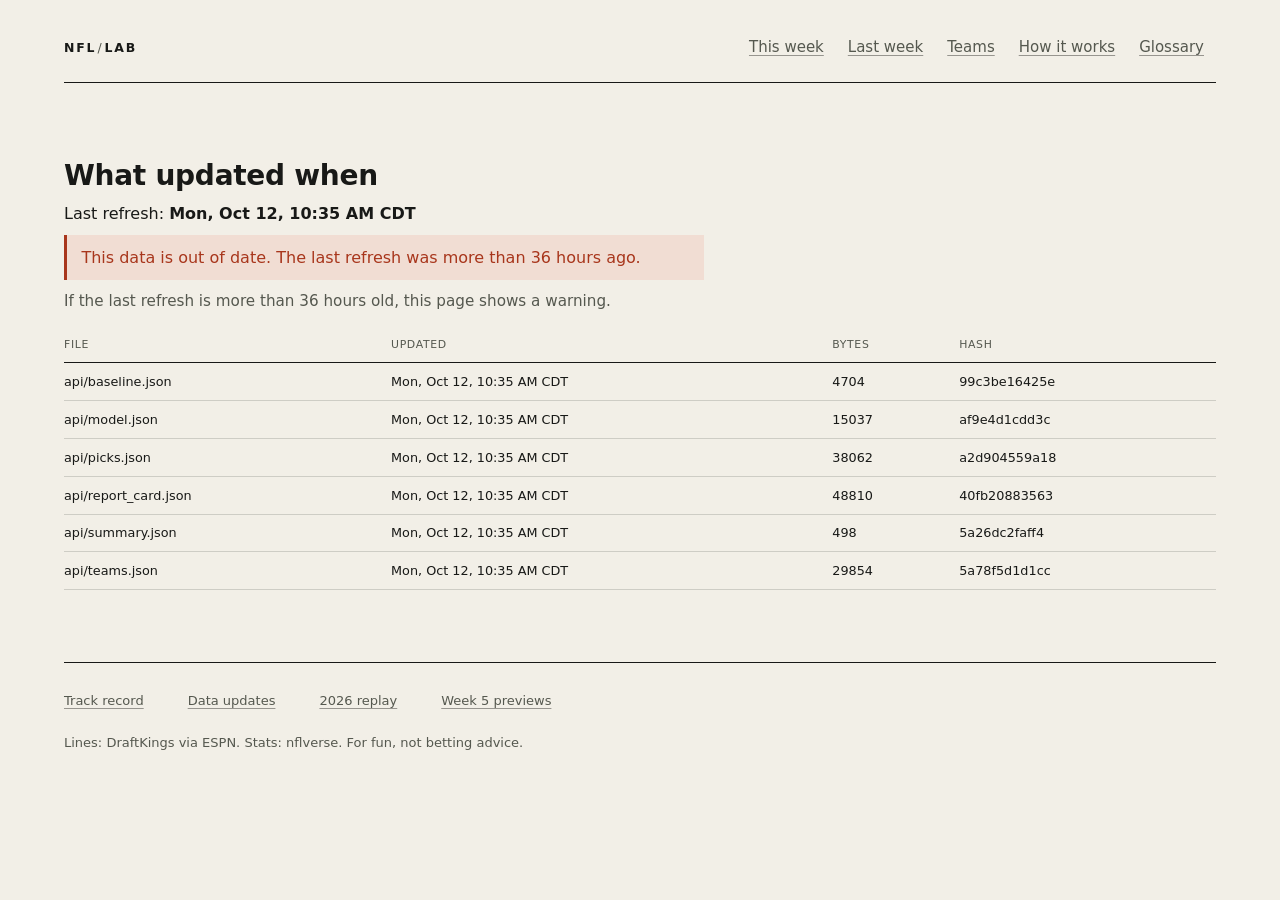
==== commit c2175c5c: "Home: implement build spec (page states, pick/too-close/agree rows, button expanders, footer)" ====
--- a/public/freshness.html
+++ b/public/freshness.html
@@ -14,7 +14,7 @@
   <div class="wrap">
     <header class="top">
       <a class="mark" href="index.html">NFL<span>/</span>LAB</a>
-      <nav class="primary" aria-label="Primary">
+      <nav class="nav primary" aria-label="Primary">
         <a href="index.html">This week</a>
         <a href="recaps/week4.html">Last week</a>
         <a href="teams.html">Teams</a>
@@ -37,11 +37,11 @@
     <footer>
       <nav class="foot-nav" aria-label="More pages">
         <a href="ledger.html">Track record</a>
-        <a href="report-card.html">2026 so far</a>
+        <a href="freshness.html">Data updates</a>
+        <a href="report-card.html">2026 replay</a>
         <a href="previews/week5.html">Week 5 previews</a>
-        <a href="recaps/week4.html">Week 4 recaps</a>
-        <a href="freshness.html">Data freshness</a>
       </nav>
+      <p class="foot-line">Lines: DraftKings via ESPN. Stats: nflverse. For fun, not betting advice.</p>
     </footer>
   </div>
   <script src="assets/site.js"></script>
--- a/public/assets/site.css
+++ b/public/assets/site.css
@@ -1038,79 +1038,83 @@
   a { overflow-wrap: anywhere; }
 }
 
-/* ---------- 2026-10 redesign, slice 1: one sans family, Apple Sports rows ----------
-   Type rules live in DESIGN.md ("Type"). These override the earlier print-edition
-   type so every page uses the same system-ui stack. */
+/* ---------- 2026-10 redesign: home + nav build spec ----------
+   Type rules live in DESIGN.md ("Type"). One sans family on every page. */
 :root {
-  --sans: system-ui, -apple-system, "Segoe UI", Roboto, "Helvetica Neue", Arial, sans-serif;
+  --sans: system-ui, -apple-system, "Segoe UI", Roboto, sans-serif;
   --serif: var(--sans);
   --mono: var(--sans);
-  --ours: #1d4f91;           /* our model, the one accent: 7.1:1 on paper (light), 9.5:1 dark */
-  --vegas: var(--muted);     /* Vegas stays neutral grey */
-}
-@media (prefers-color-scheme: dark) {
-  :root { --ours: #9cc0f5; }
+  --fs-h1: 28px; --fs-call: 17px; --fs-body: 16px; --fs-small: 13px; --lh: 1.5;
+  --accent: var(--hit);      /* our model / our pick */
+  --vegas: var(--muted);     /* Vegas, neutral */
+  --tap: 44px; --row-pad: 12px 16px; --radius: 8px;
 }
 html { font-size: 100%; }
-body { font-family: var(--sans); font-size: 1rem; line-height: 1.5; }
-h1, h2, h3 { font-family: var(--sans); letter-spacing: -0.01em; }
-h1 { font-size: 1.75rem; line-height: 1.2; font-weight: 700; letter-spacing: -0.015em; margin: 1.5rem 0 0.5rem; }
-h2 { font-size: 1.25rem; line-height: 1.3; font-weight: 650; }
-h3 { font-size: 1.0625rem; line-height: 1.35; font-weight: 600; }
-.meta, .caption, .kicker, footer, footer p, .foot-nav a, small, figcaption { font-size: 0.8125rem; }
-td, th, .num, b, .meta, .row-time, .row-score, .record-line, table { font-variant-numeric: tabular-nums; }
-* { text-transform: none; }
-.caption { color: var(--muted); margin: 0.25rem 0; }
-
-/* Five-link primary nav, same on every page */
-header.top nav.primary { display: flex; flex-wrap: wrap; gap: 0 0.25rem; }
-header.top nav.primary a, .foot-nav a {
-  display: inline-flex; align-items: center; min-height: 44px; padding: 0 0.6rem;
-  font-family: var(--sans); font-size: 0.9375rem; letter-spacing: 0; text-transform: none;
-}
-.foot-nav { display: flex; flex-wrap: wrap; gap: 0 0.25rem; margin: 0 0 0.5rem -0.6rem; }
-.foot-nav a { font-size: 0.8125rem; }
-header.top nav.primary a[aria-current="page"] { font-weight: 650; text-decoration-thickness: 2px; }
-@media (max-width: 40rem) {
-  header.top nav.primary { display: grid; grid-template-columns: repeat(3, 1fr); width: 100%; }
-  header.top nav.primary a { justify-content: center; padding: 0 0.25rem; }
-}
-
-/* Home rows */
-.notices { list-style: none; padding: 0; margin: 0.5rem 0 1rem; }
-.notices li { font-size: 0.8125rem; color: var(--caution); margin: 0.15rem 0; }
-.games, #close-games { border-top: 1px solid var(--hair-strong); }
-.hrow { border-bottom: 1px solid var(--hair); }
-.hrow > summary {
-  list-style: none; cursor: pointer; min-height: 44px;
-  display: grid; grid-template-columns: 1fr auto; gap: 0.15rem 1rem;
-  padding: 0.75rem 0.25rem; align-items: baseline;
-}
-.hrow > summary::-webkit-details-marker { display: none; }
-.hrow > summary:hover { background: var(--track); }
-.row-teams { font-size: 1.0625rem; font-weight: 600; line-height: 1.35; }
-.row-teams .abbr { font-size: 0.8125rem; font-weight: 700; color: var(--muted); letter-spacing: 0.02em; }
-.row-teams .at { font-weight: 400; color: var(--muted); }
-.row-when { font-size: 0.8125rem; color: var(--muted); text-align: right; white-space: nowrap; display: flex; gap: 0.5rem; align-items: baseline; }
-.row-score { font-size: 1.0625rem; font-weight: 600; color: var(--ink); }
-.mark-right { color: var(--hit); font-weight: 650; }
-.mark-wrong { color: var(--miss); font-weight: 650; }
-.mark-push { color: var(--muted); }
-.row-say { grid-column: 1 / -1; font-size: 1rem; color: var(--ink); }
-.hrow > summary::after { content: "Details"; grid-column: 1 / -1; font-size: 0.8125rem; color: var(--muted); text-decoration: underline; text-underline-offset: 0.2em; }
-.hrow[open] > summary::after { content: "Hide details"; }
-.row-detail { margin: 0 0.25rem 0.75rem; display: grid; gap: 0.35rem; }
-.row-detail div { display: grid; grid-template-columns: 9rem 1fr; gap: 0.75rem; }
-.row-detail dt { font-size: 0.8125rem; color: var(--muted); }
-.row-detail dd { margin: 0; font-variant-numeric: tabular-nums; }
-.row-detail dd.ours { color: var(--ours); font-weight: 600; }
-.row-detail dd.vegas { color: var(--vegas); }
-.hrow > .caption { margin: 0 0.25rem 0.5rem; color: var(--caution); }
-.close-group > summary .row-teams { color: var(--ink); }
-.close-list { padding-left: 0.75rem; border-left: 2px solid var(--hair); margin-bottom: 0.75rem; }
-.close-list .hrow:last-child { border-bottom: 0; }
-.next-link { margin-top: 1.25rem; }
-.next-link a { display: inline-flex; align-items: center; min-height: 44px; font-weight: 600; }
-.how-line a { display: inline-flex; align-items: center; min-height: 44px; }
-.record-line { font-size: 0.8125rem; color: var(--muted); border-top: 1px solid var(--hair); padding-top: 0.75rem; }
-h1 { max-width: none; }
+body { font-family: var(--sans); font-size: var(--fs-body); line-height: var(--lh); }
+h1, h2, h3, .kicker, .meta, label, button { font-family: var(--sans); text-transform: none; }
+h1 { font-size: var(--fs-h1); font-weight: 600; line-height: 1.2; letter-spacing: -0.01em; margin: 0.25rem 0 0.25rem; max-width: none; min-height: 1.2em; }
+h2 { font-size: 20px; font-weight: 600; line-height: 1.3; letter-spacing: 0; }
+h3 { font-size: var(--fs-call); font-weight: 600; letter-spacing: 0; }
+.kicker, .meta, .caption, .small, .updated, footer, footer p, small, figcaption, code { font-size: var(--fs-small); letter-spacing: 0; }
+.num, time, .pick, td, th, b, .score, table { font-variant-numeric: tabular-nums; }
+.kicker, .updated, .caption { color: var(--muted); }
+:focus-visible { outline: 2px solid var(--ink); outline-offset: 2px; }
+
+/* Shared 5-link nav, 44px targets */
+nav.nav { display: flex; justify-content: flex-end; gap: 0; }
+nav.nav a, .foot-nav a {
+  display: inline-flex; align-items: center; min-height: var(--tap); min-width: var(--tap);
+  padding: 0 12px; font-family: var(--sans); font-size: 15px; letter-spacing: 0; text-transform: none; white-space: nowrap;
+}
+nav.nav a[aria-current="page"] { font-weight: 600; text-decoration-thickness: 2px; }
+@media (max-width: 600px) {
+  header.top { flex-wrap: wrap; }
+  nav.nav { display: flex !important; flex-wrap: nowrap; overflow-x: auto; width: 100%; justify-content: flex-start; margin: 0 -12px; grid-template-columns: none; }
+  nav.nav a { padding: 0 10px; }
+}
+.foot-nav { display: flex; flex-wrap: wrap; margin: 0 0 0.25rem -12px; }
+.foot-nav a { font-size: var(--fs-small); }
+.foot-line { color: var(--muted); }
+
+/* Home */
+body[data-page="home"] main { max-width: 720px; }
+.updated { margin: 0 0 0.75rem; }
+.notice { font-size: var(--fs-small); color: var(--caution); margin: 0.25rem 0; }
+details.notice > summary { cursor: pointer; min-height: var(--tap); display: flex; align-items: center; gap: 0.5rem; }
+details.notice .why { text-decoration: underline; }
+.final-line { font-size: var(--fs-call); font-weight: 600; }
+#main h2 { margin: 1.5rem 0 0.25rem; border: 0; padding: 0; }
+.games { border-top: 1px solid var(--hair-strong); }
+.game-row, .agree-group { border-bottom: 1px solid var(--hair); }
+.game-row.placeholder { min-height: 72px; }
+.row-toggle {
+  all: unset; box-sizing: border-box; display: block; width: 100%; cursor: pointer;
+  min-height: 56px; padding: var(--row-pad); font-family: var(--sans); color: var(--ink);
+}
+.row-toggle:hover { background: var(--track); }
+.row-toggle:focus-visible { outline: 2px solid var(--ink); outline-offset: 2px; }
+.row-top { display: flex; justify-content: space-between; gap: 1rem; align-items: center; font-size: var(--fs-small); color: var(--muted); }
+.teams { display: inline-flex; gap: 0.35rem; align-items: center; }
+.chip { font-weight: 700; color: var(--ink); border: 1px solid var(--hair-strong); border-radius: 4px; padding: 0 6px; font-size: var(--fs-small); }
+.when { display: inline-flex; gap: 0.5rem; align-items: center; white-space: nowrap; }
+.tag { color: var(--caution); }
+.call { display: block; font-size: var(--fs-call); font-weight: 600; line-height: 1.35; margin-top: 4px; }
+.quiet .call { font-weight: 500; font-size: var(--fs-body); }
+.row-panel { padding: 0 16px 12px; }
+.pick { color: var(--accent); font-weight: 600; margin: 0 0 0.5rem; font-size: var(--fs-body); font-family: var(--sans); letter-spacing: 0; line-height: var(--lh); }
+.row-detail { margin: 0; display: grid; gap: 0.35rem; }
+.row-detail div { display: grid; grid-template-columns: 11rem 1fr; gap: 0.75rem; }
+.row-detail dt { font-size: var(--fs-small); color: var(--muted); }
+.row-detail dd { margin: 0; }
+@media (max-width: 600px) { .row-detail div { grid-template-columns: 1fr; gap: 0; } }
+.small { font-size: var(--fs-small); color: var(--caution); }
+.more > summary { min-height: var(--tap); display: flex; align-items: center; cursor: pointer; font-size: var(--fs-small); }
+.agree-group ul { margin: 0; padding-left: 1rem; font-size: var(--fs-small); }
+.agree-group li { margin: 0.35rem 0; }
+.result-pill { font-weight: 700; font-size: var(--fs-small); }
+.result-pill.right { color: var(--hit); }
+.result-pill.wrong { color: var(--miss); }
+.result-pill.tie { color: var(--muted); }
+.score { color: var(--ink); font-weight: 600; }
+.retry { min-height: var(--tap); padding: 0 16px; font: inherit; font-weight: 600; background: var(--ink); color: var(--paper); border: 0; border-radius: var(--radius); cursor: pointer; }
+.next-link a { display: inline-flex; align-items: center; min-height: var(--tap); font-weight: 600; }
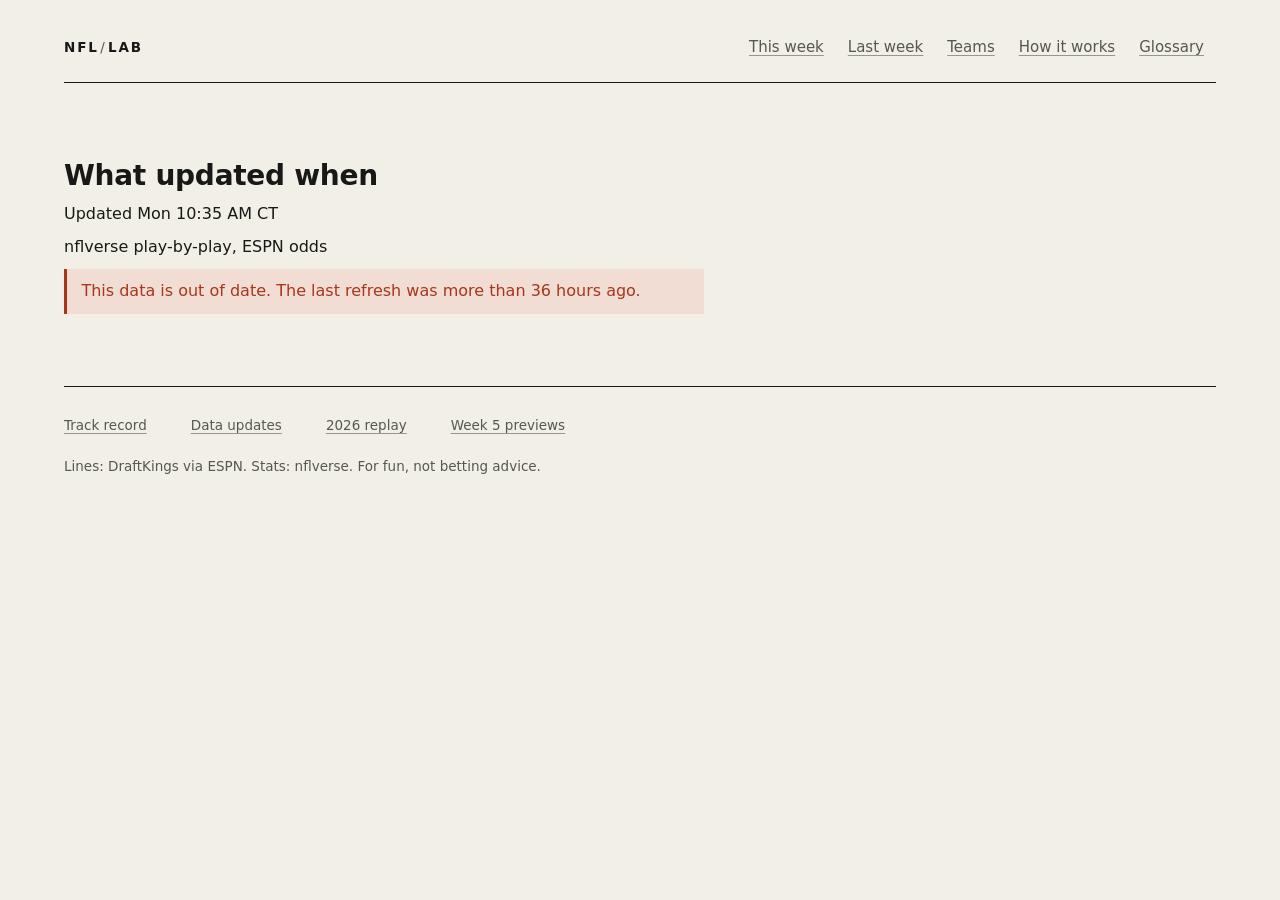
==== commit adabe044: "layout: separate phone nav links and widen home picks Give the five links a real gap so they cannot " ====
--- a/public/freshness.html
+++ b/public/freshness.html
@@ -24,15 +24,9 @@
     </header>
     <main id="main" tabindex="-1">
     <h1>What updated when</h1>
-    <p>Last refresh: <strong id="when">…</strong></p>
+    <p id="when">Updated …</p>
+    <p>nflverse play-by-play, ESPN odds</p>
     <p id="stale" class="stale" hidden></p>
-    <p class="gloss">If the last refresh is more than 36 hours old, this page shows a warning.</p>
-    <div class="table-scroll" role="region" tabindex="0" aria-label="Files and when they updated">
-    <table>
-      <thead><tr><th>File</th><th>Updated</th><th>Bytes</th><th>Hash</th></tr></thead>
-      <tbody id="files"></tbody>
-    </table>
-    </div>
     </main>
     <footer>
       <nav class="foot-nav" aria-label="More pages">
--- a/public/assets/site.css
+++ b/public/assets/site.css
@@ -81,7 +81,7 @@
 main:focus { outline: none; } /* skip-link target, not a control */
 p { margin: 0.6rem 0; max-width: var(--measure); text-wrap: pretty; }
 strong { font-weight: 700; }
-code { font-family: var(--mono); font-size: 0.82em; overflow-wrap: anywhere; }
+code { font-family: var(--mono); font-size: max(0.82em, 13.5px); overflow-wrap: anywhere; }
 
 h1, h2, h3 { font-family: var(--serif); font-weight: 400; color: var(--ink); text-wrap: balance; }
 h1 {
@@ -124,7 +124,7 @@
   margin: 0 0 clamp(2.5rem, 6vw, 4.75rem);
   border-bottom: 1px solid var(--ink);
   font-family: var(--mono);
-  font-size: 0.78rem;
+  font-size: 13.5px;
   line-height: 1.4;
 }
 .mark {
@@ -183,7 +183,7 @@
 /* ---------- Shared type roles ---------- */
 .kicker {
   font-family: var(--mono);
-  font-size: 0.75rem;
+  font-size: 13.5px;
   line-height: 1.45;
   text-transform: uppercase;
   letter-spacing: 0.08em;
@@ -199,7 +199,7 @@
 .meta { color: var(--muted); font-size: 0.85rem; }
 .gloss { color: var(--muted); font-size: 0.95rem; }
 .caption { color: var(--muted); font-size: 0.95rem; margin: 0 0 1.25rem; }
-.more, .trail { font-family: var(--mono); font-size: 0.8rem; }
+.more, .trail { font-family: var(--mono); font-size: 13.5px; }
 .trail { margin: 1.25rem 0 0.5rem; color: var(--muted); }
 .trail a, .more a { color: var(--ink); }
 
@@ -214,7 +214,7 @@
 }
 .health {
   font-family: var(--mono);
-  font-size: 0.82rem;
+  font-size: 13.5px;
   line-height: 1.55;
   border-left: 2px solid var(--ink);
   padding: 0.15rem 0 0.15rem 0.85rem;
@@ -222,7 +222,7 @@
   max-width: var(--measure);
 }
 .health strong { font-variant-numeric: tabular-nums; }
-#count { font-family: var(--mono); font-size: 0.78rem; letter-spacing: 0.02em; }
+#count { font-family: var(--mono); font-size: 13.5px; letter-spacing: 0.02em; }
 
 #spreads, #totals, #nopicks {
   display: grid;
@@ -246,7 +246,7 @@
 .card header strong { font-size: 1rem; }
 .card header .meta {
   font-family: var(--mono);
-  font-size: 0.7rem;
+  font-size: 13.5px;
   text-transform: uppercase;
   letter-spacing: 0.06em;
 }
@@ -273,7 +273,7 @@
 .nums span {
   display: block;
   font-family: var(--mono);
-  font-size: 0.66rem;
+  font-size: 13.5px;
   line-height: 1.3;
   text-transform: uppercase;
   letter-spacing: 0.05em;
@@ -297,10 +297,10 @@
   align-items: center;
   margin: 0.3rem 0;
   font-family: var(--mono);
-  font-size: 0.72rem;
-  color: var(--muted);
-}
-.gap-row b { color: var(--ink); text-align: right; font-weight: 500; font-variant-numeric: tabular-nums; font-size: 0.8rem; }
+  font-size: 13.5px;
+  color: var(--muted);
+}
+.gap-row b { color: var(--ink); text-align: right; font-weight: 500; font-variant-numeric: tabular-nums; font-size: 13.5px; }
 .gap-track { position: relative; height: 0.6rem; background: var(--track); }
 .gap-track::after {
   content: "";
@@ -342,7 +342,7 @@
 }
 .home-count {
   font-family: var(--mono);
-  font-size: 0.75rem;
+  font-size: 13.5px;
   letter-spacing: 0.02em;
   margin: 0.35rem 0 0;
 }
@@ -388,7 +388,7 @@
 }
 .count-pill {
   font-family: var(--mono);
-  font-size: 0.72rem;
+  font-size: 13.5px;
   letter-spacing: 0.06em;
   text-transform: uppercase;
   color: var(--muted);
@@ -416,7 +416,7 @@
 .compare-col span {
   display: block;
   font-family: var(--mono);
-  font-size: 0.66rem;
+  font-size: 13.5px;
   line-height: 1.3;
   letter-spacing: 0.06em;
   text-transform: uppercase;
@@ -437,7 +437,7 @@
   display: block;
   margin-top: 0.2rem;
   font-style: normal;
-  font-size: 0.78rem;
+  font-size: 13.5px;
   color: var(--muted);
   overflow-wrap: anywhere;
 }
@@ -454,7 +454,7 @@
 .edge-line span {
   text-transform: uppercase;
   letter-spacing: 0.06em;
-  font-size: 0.68rem;
+  font-size: 13.5px;
   color: var(--muted);
 }
 .edge-line b {
@@ -465,7 +465,7 @@
 .edge-line em {
   font-style: normal;
   color: var(--muted);
-  font-size: 0.78rem;
+  font-size: 13.5px;
 }
 body[data-page="home"] .side {
   font-size: clamp(2.2rem, 4vw, 3rem);
@@ -482,7 +482,7 @@
   gap: 0.35rem 1.25rem;
   margin: 0 0 1.25rem;
   font-family: var(--mono);
-  font-size: 0.78rem;
+  font-size: 13.5px;
 }
 .foot-nav a {
   color: var(--muted);
@@ -534,7 +534,7 @@
 .game p { font-size: 1.05rem; line-height: 1.62; }
 .game ul { max-width: var(--measure); padding-left: 1.15rem; }
 .game li { margin: 0.4rem 0; }
-.game .kicker { margin-bottom: 0.6rem; font-size: 0.75rem; line-height: 1.45; }
+.game .kicker { margin-bottom: 0.6rem; font-size: 13.5px; line-height: 1.45; }
 
 @media (min-width: 56rem) {
   .game {
@@ -551,7 +551,7 @@
     grid-column: 1;
     grid-row: 1 / span 30;
     font-family: var(--mono);
-    font-size: 0.75rem;
+    font-size: 13.5px;
     letter-spacing: 0.08em;
     color: var(--muted);
     padding-top: 0.45rem;
@@ -582,7 +582,7 @@
 .market { color: var(--muted); }
 .game .market {
   font-family: var(--mono);
-  font-size: 0.8rem;
+  font-size: 13.5px;
   line-height: 1.6;
   color: var(--ink);
   border-top: 1px solid var(--hair);
@@ -599,7 +599,7 @@
 .lesson span {
   display: block;
   font-family: var(--mono);
-  font-size: 0.7rem;
+  font-size: 13.5px;
   line-height: 1.45;
   letter-spacing: 0.07em;
   text-transform: uppercase;
@@ -652,19 +652,19 @@
   width: 100%;
   border-collapse: collapse;
   font-family: var(--mono);
-  font-size: 0.8rem;
+  font-size: 13.5px;
   font-variant-numeric: tabular-nums;
 }
 th, td { text-align: left; padding: 0.55rem 0.9rem 0.55rem 0; border-bottom: 1px solid var(--hair); vertical-align: top; }
 th {
   font-weight: 400;
-  font-size: 0.68rem;
+  font-size: 13.5px;
   text-transform: uppercase;
   letter-spacing: 0.06em;
   color: var(--muted);
   border-bottom: 1px solid var(--ink);
 }
-td code { font-size: 1em; overflow-wrap: normal; white-space: nowrap; }
+td code { font-size: 1em; overflow-wrap: anywhere; white-space: normal; }
 
 /* ---------- Teams ---------- */
 .team {
@@ -679,11 +679,11 @@
 .bars { display: grid; gap: 0.3rem; max-width: 34rem; }
 .bar-row {
   display: grid;
-  grid-template-columns: 2.4rem minmax(0, 1fr) 4rem;
+  grid-template-columns: 2.6rem minmax(0, 1fr) 4.6rem;
   gap: 0.6rem;
   align-items: center;
   font-family: var(--mono);
-  font-size: 0.72rem;
+  font-size: 13.5px;
   color: var(--muted);
 }
 .bar-row b { color: var(--ink); font-weight: 500; text-align: right; font-variant-numeric: tabular-nums; }
@@ -732,7 +732,7 @@
   display: block;
   line-height: 2;
   font-family: var(--mono);
-  font-size: 0.72rem;
+  font-size: 13.5px;
   color: var(--muted);
   margin: 0.8rem 0 0;
 }
@@ -758,8 +758,8 @@
   align-items: center;
   min-height: 1.45rem;
 }
-.pw-team { font-family: var(--mono); font-size: 0.75rem; text-align: right; }
-.pw-val { font-family: var(--mono); font-size: 0.75rem; color: var(--muted); font-variant-numeric: tabular-nums; }
+.pw-team { font-family: var(--mono); font-size: 13.5px; text-align: right; }
+.pw-val { font-family: var(--mono); font-size: 13.5px; color: var(--muted); font-variant-numeric: tabular-nums; }
 .pw-track { position: relative; height: 0.7rem; }
 .pw-track .tick { position: absolute; top: -0.4rem; bottom: -0.4rem; width: 1px; background: var(--hair); }
 .pw-track .tick.zero { background: var(--ink); }
@@ -774,12 +774,12 @@
   padding-top: 0.5rem;
   border-top: 1px solid var(--hair);
   font-family: var(--mono);
-  font-size: 0.7rem;
-  color: var(--muted);
-}
-.pw-axis-scale { position: relative; height: 2.4rem; }
+  font-size: 13.5px;
+  color: var(--muted);
+}
+.pw-axis-scale { position: relative; height: 2.8rem; }
 .pw-axis-scale span { position: absolute; top: 0; transform: translateX(-50%); font-variant-numeric: tabular-nums; }
-.pw-axis-scale .dir { top: 1.2rem; text-transform: uppercase; letter-spacing: 0.08em; transform: none; }
+.pw-axis-scale .dir { top: 1.45rem; text-transform: uppercase; letter-spacing: 0.08em; transform: none; }
 .pw-axis-scale .dir.worse { right: 50%; margin-right: 0.5rem; }
 .pw-axis-scale .dir.better { left: 50%; margin-left: 0.5rem; }
 
@@ -789,7 +789,9 @@
 .rate-bar .bar-fill, .mae-bar .bar-fill { fill: var(--hit); }
 .rate-bar .bar-miss, .mae-bar .bar-miss { fill: var(--miss); }
 .rate-bar .break, .mae-bar .break { stroke: var(--ink); stroke-width: 1; stroke-dasharray: 3 3; }
-.rate-bar .axis, .mae-bar .axis { fill: var(--muted); font-size: 11px; }
+.rate-bar .axis, .mae-bar .axis { fill: var(--muted); font-size: 13.5px; }
+/* The record sits under the bar name. Nudge it clear of the 13.5px label. */
+.rate-bar .label + .axis { transform: translateY(4px); }
 .rate-bar .val, .mae-bar .val { fill: var(--paper); font-size: 14px; font-variant-numeric: tabular-nums; }
 .rate-bar .val.out, .mae-bar .val.out { fill: var(--ink); }
 .rate-bar .label, .mae-bar .label { fill: var(--ink); font-size: 14px; font-family: var(--serif); }
@@ -813,7 +815,7 @@
   display: block;
   margin-top: 0.2rem;
   font-family: var(--mono);
-  font-size: 0.68rem;
+  font-size: 13.5px;
   letter-spacing: 0.05em;
   text-transform: uppercase;
   color: var(--muted);
@@ -821,7 +823,7 @@
 .game-row.is-pick .match small { color: var(--hit); }
 .game-row .edge-tag {
   font-family: var(--mono);
-  font-size: 0.72rem;
+  font-size: 13.5px;
   line-height: 1.45;
   color: var(--muted);
   text-align: right;
@@ -848,7 +850,7 @@
   justify-content: space-between;
   margin-top: 0.2rem;
   font-family: var(--mono);
-  font-size: 0.62rem;
+  font-size: 13.5px;
   letter-spacing: 0.06em;
   text-transform: uppercase;
   color: var(--muted);
@@ -878,7 +880,7 @@
 .backtest-note strong {
   display: block;
   font-family: var(--mono);
-  font-size: 0.75rem;
+  font-size: 13.5px;
   font-weight: 700;
   letter-spacing: 0.08em;
   text-transform: uppercase;
@@ -894,7 +896,7 @@
 .rc-big { border-top: 1px solid var(--ink); padding-top: 0.75rem; min-width: 0; }
 .rc-big span {
   font-family: var(--mono);
-  font-size: 0.75rem;
+  font-size: 13.5px;
   letter-spacing: 0.08em;
   text-transform: uppercase;
   color: var(--muted);
@@ -926,7 +928,7 @@
 .rc-week:last-child { border-bottom: 0; }
 .rc-week-head {
   font-family: var(--mono);
-  font-size: 0.68rem;
+  font-size: 13.5px;
   letter-spacing: 0.06em;
   text-transform: uppercase;
   color: var(--muted);
@@ -948,11 +950,11 @@
   margin: 0;
 }
 .rc-lesson h3 { font-size: clamp(1.5rem, 3vw, 2.1rem); line-height: 1.08; margin: 0.35rem 0 0.15rem; }
-.rc-lesson .meta { margin: 0 0 1rem; font-family: var(--mono); font-size: 0.72rem; text-transform: uppercase; letter-spacing: 0.06em; }
+.rc-lesson .meta { margin: 0 0 1rem; font-family: var(--mono); font-size: 13.5px; text-transform: uppercase; letter-spacing: 0.06em; }
 .rc-tag {
   margin: 0;
   font-family: var(--mono);
-  font-size: 0.72rem;
+  font-size: 13.5px;
   font-weight: 700;
   letter-spacing: 0.08em;
   text-transform: uppercase;
@@ -962,7 +964,7 @@
 .rc-lesson dl { display: grid; grid-template-columns: repeat(2, minmax(0, 1fr)); gap: 0.75rem 2.25rem; margin: 0; max-width: 60rem; }
 .rc-lesson dt {
   font-family: var(--mono);
-  font-size: 0.68rem;
+  font-size: 13.5px;
   letter-spacing: 0.06em;
   text-transform: uppercase;
   color: var(--muted);
@@ -979,48 +981,39 @@
 
 /* ---------- Small screens ---------- */
 @media (max-width: 44rem) {
-  .top { flex-direction: column; align-items: stretch; gap: 0.5rem; padding-top: 1.1rem; padding-bottom: 0; }
-  nav {
-    display: grid;
-    grid-template-columns: repeat(3, minmax(0, 1fr));
-    gap: 0;
-    border-top: 1px solid var(--hair);
-  }
-  nav a {
-    display: flex;
+  .mark {
+    display: inline-flex;
     align-items: center;
-    min-height: 2.75rem;
-    padding: 0.35rem 0;
-    border-bottom: 1px solid var(--hair);
+    min-height: var(--tap, 44px);
+    font-size: 13.5px;
   }
   h1 { letter-spacing: -0.035em; }
   .chart-grid { grid-template-columns: minmax(0, 1fr); }
   .chart-card { padding: 1rem 0.85rem; }
   .games-panel { padding: 0 0.85rem; }
-  .game-row { grid-template-columns: minmax(0, 1fr); gap: 0.25rem; padding: 0.85rem 0.5rem; }
-  .game-row .edge-tag { text-align: left; }
+  .games-panel .game-row { grid-template-columns: minmax(0, 1fr); gap: 0.25rem; padding: 0.85rem 0.5rem; }
+  .games-panel .game-row .edge-tag { text-align: left; }
+  /* Home rows share .game-row with the model chart. One column, or the pick sentence sits in the 11rem track. */
+  body[data-page="home"] .game-row { grid-template-columns: minmax(0, 1fr); }
   .team { grid-template-columns: minmax(0, 1fr); }
   .rc-lesson dl { grid-template-columns: minmax(0, 1fr); }
+  .rc-hero { grid-template-columns: minmax(0, 1fr); }
   .rc-week { grid-template-columns: minmax(0, 1fr); gap: 0.4rem; }
   .rc-week-head { display: none; }
   .rc-cell::before {
     font-family: var(--mono);
-    font-size: 0.68rem;
+    font-size: 13.5px;
     letter-spacing: 0.06em;
     text-transform: uppercase;
     color: var(--muted);
-    min-width: 4.5rem;
+    min-width: 4.75rem;
   }
   .rc-cell:nth-of-type(1)::before { content: "Spreads"; }
   .rc-cell:nth-of-type(2)::before { content: "Totals"; }
   .rc-cell { justify-content: flex-start; }
   .rc-cell b { margin-left: auto; }
   .rc-big b { font-size: clamp(2.4rem, 12vw, 3.4rem); }
-  .pw-row, .pw-axis { grid-template-columns: 2.4rem minmax(0, 1fr) 2.9rem; gap: 0.5rem; }
-  body[data-page="home"] nav a {
-    font-size: 0.72rem;
-    letter-spacing: 0.01em;
-  }
+  .pw-row, .pw-axis { grid-template-columns: 2.5rem minmax(0, 1fr) 3.1rem; gap: 0.5rem; }
   .compare-col { padding-right: 0.55rem; }
   .compare-col + .compare-col { padding-left: 0.55rem; }
   .compare-col b { font-size: 1.25rem; }
@@ -1044,7 +1037,7 @@
   --sans: system-ui, -apple-system, "Segoe UI", Roboto, sans-serif;
   --serif: var(--sans);
   --mono: var(--sans);
-  --fs-h1: 28px; --fs-call: 17px; --fs-body: 16px; --fs-small: 13px; --lh: 1.5;
+  --fs-h1: 28px; --fs-call: 17px; --fs-body: 16px; --fs-small: 13.5px; --lh: 1.5;
   --accent: var(--hit);      /* our model / our pick */
   --vegas: var(--muted);     /* Vegas, neutral */
   --tap: 44px; --row-pad: 12px 16px; --radius: 8px;
@@ -1069,8 +1062,19 @@
 nav.nav a[aria-current="page"] { font-weight: 600; text-decoration-thickness: 2px; }
 @media (max-width: 600px) {
   header.top { flex-wrap: wrap; }
-  nav.nav { display: flex !important; flex-wrap: nowrap; overflow-x: auto; width: 100%; justify-content: flex-start; margin: 0 -12px; grid-template-columns: none; }
-  nav.nav a { padding: 0 10px; }
+  /* Same five links and 44px targets. Wrap onto a second line instead of scrolling sideways. */
+  nav.nav {
+    display: flex;
+    flex-wrap: wrap;
+    overflow-x: visible;
+    width: 100%;
+    justify-content: flex-start;
+    margin: 0;
+    gap: 8px 16px;
+  }
+  nav.nav a { flex-shrink: 0; min-width: max(44px, max-content); padding: 0 10px; }
+  .row-top { flex-wrap: wrap; row-gap: 2px; }
+  .when { white-space: normal; flex-wrap: wrap; max-width: 100%; }
 }
 .foot-nav { display: flex; flex-wrap: wrap; margin: 0 0 0.25rem -12px; }
 .foot-nav a { font-size: var(--fs-small); }
@@ -1078,10 +1082,12 @@
 
 /* Home */
 body[data-page="home"] main { max-width: 720px; }
+body[data-page="home"] .game-row { grid-template-columns: minmax(0, 1fr); }
 .updated { margin: 0 0 0.75rem; }
 .notice { font-size: var(--fs-small); color: var(--caution); margin: 0.25rem 0; }
 details.notice > summary { cursor: pointer; min-height: var(--tap); display: flex; align-items: center; gap: 0.5rem; }
 details.notice .why { text-decoration: underline; }
+details.notice a { display: inline-flex; align-items: center; min-height: var(--tap); }
 .final-line { font-size: var(--fs-call); font-weight: 600; }
 #main h2 { margin: 1.5rem 0 0.25rem; border: 0; padding: 0; }
 .games { border-top: 1px solid var(--hair-strong); }
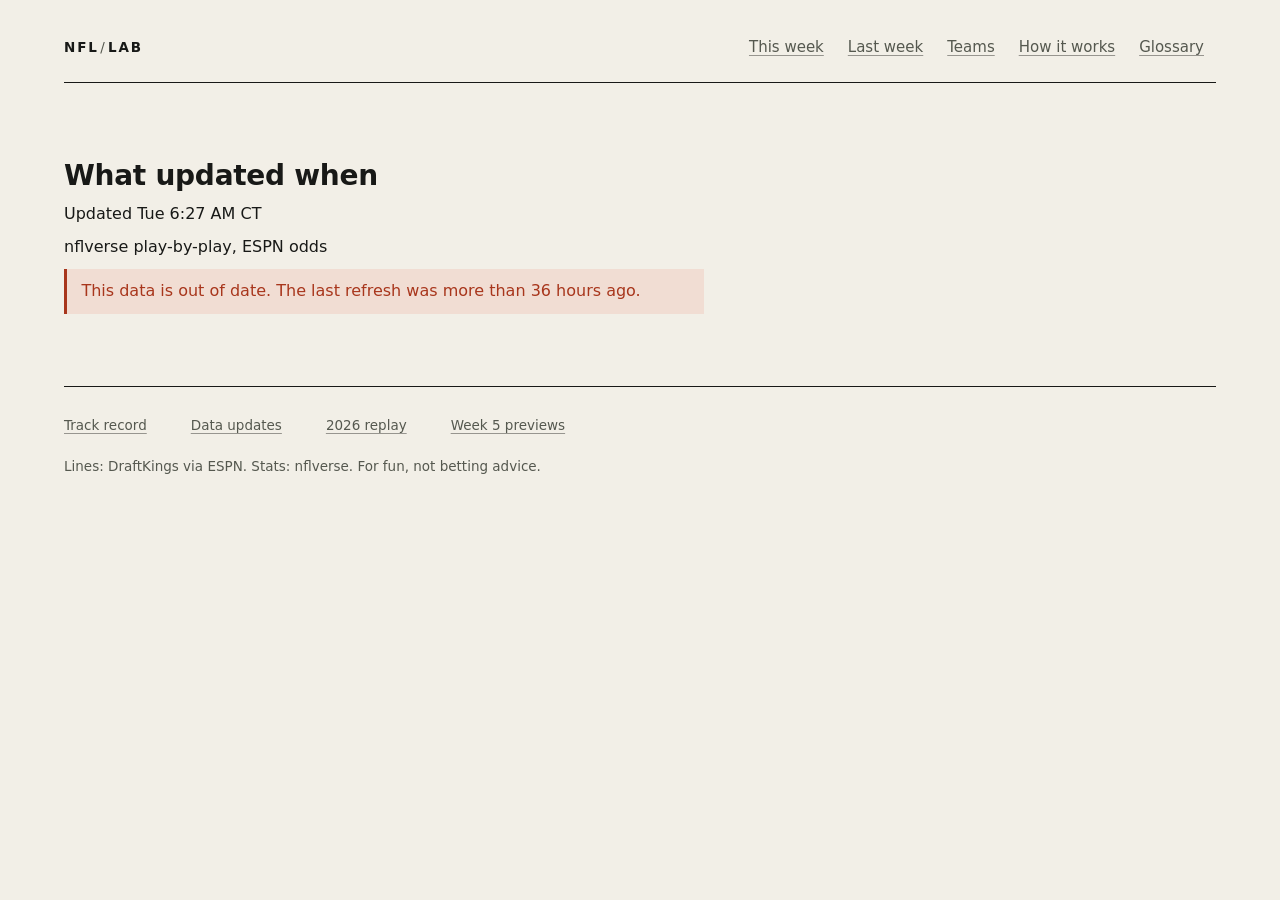
==== commit bf85b092: "Week 5 recap: plain-English game notes and how the official picks did - public/recaps/week5.html: al" ====
--- a/public/freshness.html
+++ b/public/freshness.html
@@ -16,7 +16,7 @@
       <a class="mark" href="index.html">NFL<span>/</span>LAB</a>
       <nav class="nav primary" aria-label="Primary">
         <a href="index.html">This week</a>
-        <a href="recaps/week4.html">Last week</a>
+        <a href="recaps/week5.html">Last week</a>
         <a href="teams.html">Teams</a>
         <a href="model.html">How it works</a>
         <a href="glossary.html">Glossary</a>
--- a/public/assets/site.css
+++ b/public/assets/site.css
@@ -81,7 +81,7 @@
 main:focus { outline: none; } /* skip-link target, not a control */
 p { margin: 0.6rem 0; max-width: var(--measure); text-wrap: pretty; }
 strong { font-weight: 700; }
-code { font-family: var(--mono); font-size: max(0.82em, 13.5px); overflow-wrap: anywhere; }
+code { font-family: var(--mono); font-size: max(0.84rem, 13.5px); overflow-wrap: anywhere; }
 
 h1, h2, h3 { font-family: var(--serif); font-weight: 400; color: var(--ink); text-wrap: balance; }
 h1 {
@@ -124,7 +124,7 @@
   margin: 0 0 clamp(2.5rem, 6vw, 4.75rem);
   border-bottom: 1px solid var(--ink);
   font-family: var(--mono);
-  font-size: 13.5px;
+  font-size: max(0.84rem, 13.5px);
   line-height: 1.4;
 }
 .mark {
@@ -183,7 +183,7 @@
 /* ---------- Shared type roles ---------- */
 .kicker {
   font-family: var(--mono);
-  font-size: 13.5px;
+  font-size: max(0.84rem, 13.5px);
   line-height: 1.45;
   text-transform: uppercase;
   letter-spacing: 0.08em;
@@ -199,7 +199,7 @@
 .meta { color: var(--muted); font-size: 0.85rem; }
 .gloss { color: var(--muted); font-size: 0.95rem; }
 .caption { color: var(--muted); font-size: 0.95rem; margin: 0 0 1.25rem; }
-.more, .trail { font-family: var(--mono); font-size: 13.5px; }
+.more, .trail { font-family: var(--mono); font-size: max(0.84rem, 13.5px); }
 .trail { margin: 1.25rem 0 0.5rem; color: var(--muted); }
 .trail a, .more a { color: var(--ink); }
 
@@ -214,7 +214,7 @@
 }
 .health {
   font-family: var(--mono);
-  font-size: 13.5px;
+  font-size: max(0.84rem, 13.5px);
   line-height: 1.55;
   border-left: 2px solid var(--ink);
   padding: 0.15rem 0 0.15rem 0.85rem;
@@ -222,7 +222,7 @@
   max-width: var(--measure);
 }
 .health strong { font-variant-numeric: tabular-nums; }
-#count { font-family: var(--mono); font-size: 13.5px; letter-spacing: 0.02em; }
+#count { font-family: var(--mono); font-size: max(0.84rem, 13.5px); letter-spacing: 0.02em; }
 
 #spreads, #totals, #nopicks {
   display: grid;
@@ -246,7 +246,7 @@
 .card header strong { font-size: 1rem; }
 .card header .meta {
   font-family: var(--mono);
-  font-size: 13.5px;
+  font-size: max(0.84rem, 13.5px);
   text-transform: uppercase;
   letter-spacing: 0.06em;
 }
@@ -273,7 +273,7 @@
 .nums span {
   display: block;
   font-family: var(--mono);
-  font-size: 13.5px;
+  font-size: max(0.84rem, 13.5px);
   line-height: 1.3;
   text-transform: uppercase;
   letter-spacing: 0.05em;
@@ -297,10 +297,10 @@
   align-items: center;
   margin: 0.3rem 0;
   font-family: var(--mono);
-  font-size: 13.5px;
-  color: var(--muted);
-}
-.gap-row b { color: var(--ink); text-align: right; font-weight: 500; font-variant-numeric: tabular-nums; font-size: 13.5px; }
+  font-size: max(0.84rem, 13.5px);
+  color: var(--muted);
+}
+.gap-row b { color: var(--ink); text-align: right; font-weight: 500; font-variant-numeric: tabular-nums; font-size: max(0.84rem, 13.5px); }
 .gap-track { position: relative; height: 0.6rem; background: var(--track); }
 .gap-track::after {
   content: "";
@@ -342,7 +342,7 @@
 }
 .home-count {
   font-family: var(--mono);
-  font-size: 13.5px;
+  font-size: max(0.84rem, 13.5px);
   letter-spacing: 0.02em;
   margin: 0.35rem 0 0;
 }
@@ -388,7 +388,7 @@
 }
 .count-pill {
   font-family: var(--mono);
-  font-size: 13.5px;
+  font-size: max(0.84rem, 13.5px);
   letter-spacing: 0.06em;
   text-transform: uppercase;
   color: var(--muted);
@@ -416,7 +416,7 @@
 .compare-col span {
   display: block;
   font-family: var(--mono);
-  font-size: 13.5px;
+  font-size: max(0.84rem, 13.5px);
   line-height: 1.3;
   letter-spacing: 0.06em;
   text-transform: uppercase;
@@ -437,7 +437,7 @@
   display: block;
   margin-top: 0.2rem;
   font-style: normal;
-  font-size: 13.5px;
+  font-size: max(0.84rem, 13.5px);
   color: var(--muted);
   overflow-wrap: anywhere;
 }
@@ -454,7 +454,7 @@
 .edge-line span {
   text-transform: uppercase;
   letter-spacing: 0.06em;
-  font-size: 13.5px;
+  font-size: max(0.84rem, 13.5px);
   color: var(--muted);
 }
 .edge-line b {
@@ -465,7 +465,7 @@
 .edge-line em {
   font-style: normal;
   color: var(--muted);
-  font-size: 13.5px;
+  font-size: max(0.84rem, 13.5px);
 }
 body[data-page="home"] .side {
   font-size: clamp(2.2rem, 4vw, 3rem);
@@ -482,7 +482,7 @@
   gap: 0.35rem 1.25rem;
   margin: 0 0 1.25rem;
   font-family: var(--mono);
-  font-size: 13.5px;
+  font-size: max(0.84rem, 13.5px);
 }
 .foot-nav a {
   color: var(--muted);
@@ -534,7 +534,7 @@
 .game p { font-size: 1.05rem; line-height: 1.62; }
 .game ul { max-width: var(--measure); padding-left: 1.15rem; }
 .game li { margin: 0.4rem 0; }
-.game .kicker { margin-bottom: 0.6rem; font-size: 13.5px; line-height: 1.45; }
+.game .kicker { margin-bottom: 0.6rem; font-size: max(0.84rem, 13.5px); line-height: 1.45; }
 
 @media (min-width: 56rem) {
   .game {
@@ -551,7 +551,7 @@
     grid-column: 1;
     grid-row: 1 / span 30;
     font-family: var(--mono);
-    font-size: 13.5px;
+    font-size: max(0.84rem, 13.5px);
     letter-spacing: 0.08em;
     color: var(--muted);
     padding-top: 0.45rem;
@@ -582,7 +582,7 @@
 .market { color: var(--muted); }
 .game .market {
   font-family: var(--mono);
-  font-size: 13.5px;
+  font-size: max(0.84rem, 13.5px);
   line-height: 1.6;
   color: var(--ink);
   border-top: 1px solid var(--hair);
@@ -599,7 +599,7 @@
 .lesson span {
   display: block;
   font-family: var(--mono);
-  font-size: 13.5px;
+  font-size: max(0.84rem, 13.5px);
   line-height: 1.45;
   letter-spacing: 0.07em;
   text-transform: uppercase;
@@ -652,13 +652,13 @@
   width: 100%;
   border-collapse: collapse;
   font-family: var(--mono);
-  font-size: 13.5px;
+  font-size: max(0.84rem, 13.5px);
   font-variant-numeric: tabular-nums;
 }
 th, td { text-align: left; padding: 0.55rem 0.9rem 0.55rem 0; border-bottom: 1px solid var(--hair); vertical-align: top; }
 th {
   font-weight: 400;
-  font-size: 13.5px;
+  font-size: max(0.84rem, 13.5px);
   text-transform: uppercase;
   letter-spacing: 0.06em;
   color: var(--muted);
@@ -683,7 +683,7 @@
   gap: 0.6rem;
   align-items: center;
   font-family: var(--mono);
-  font-size: 13.5px;
+  font-size: max(0.84rem, 13.5px);
   color: var(--muted);
 }
 .bar-row b { color: var(--ink); font-weight: 500; text-align: right; font-variant-numeric: tabular-nums; }
@@ -732,7 +732,7 @@
   display: block;
   line-height: 2;
   font-family: var(--mono);
-  font-size: 13.5px;
+  font-size: max(0.84rem, 13.5px);
   color: var(--muted);
   margin: 0.8rem 0 0;
 }
@@ -758,8 +758,8 @@
   align-items: center;
   min-height: 1.45rem;
 }
-.pw-team { font-family: var(--mono); font-size: 13.5px; text-align: right; }
-.pw-val { font-family: var(--mono); font-size: 13.5px; color: var(--muted); font-variant-numeric: tabular-nums; }
+.pw-team { font-family: var(--mono); font-size: max(0.84rem, 13.5px); text-align: right; }
+.pw-val { font-family: var(--mono); font-size: max(0.84rem, 13.5px); color: var(--muted); font-variant-numeric: tabular-nums; }
 .pw-track { position: relative; height: 0.7rem; }
 .pw-track .tick { position: absolute; top: -0.4rem; bottom: -0.4rem; width: 1px; background: var(--hair); }
 .pw-track .tick.zero { background: var(--ink); }
@@ -774,7 +774,7 @@
   padding-top: 0.5rem;
   border-top: 1px solid var(--hair);
   font-family: var(--mono);
-  font-size: 13.5px;
+  font-size: max(0.84rem, 13.5px);
   color: var(--muted);
 }
 .pw-axis-scale { position: relative; height: 2.8rem; }
@@ -789,7 +789,7 @@
 .rate-bar .bar-fill, .mae-bar .bar-fill { fill: var(--hit); }
 .rate-bar .bar-miss, .mae-bar .bar-miss { fill: var(--miss); }
 .rate-bar .break, .mae-bar .break { stroke: var(--ink); stroke-width: 1; stroke-dasharray: 3 3; }
-.rate-bar .axis, .mae-bar .axis { fill: var(--muted); font-size: 13.5px; }
+.rate-bar .axis, .mae-bar .axis { fill: var(--muted); font-size: max(0.84rem, 13.5px); }
 /* The record sits under the bar name. Nudge it clear of the 13.5px label. */
 .rate-bar .label + .axis { transform: translateY(4px); }
 .rate-bar .val, .mae-bar .val { fill: var(--paper); font-size: 14px; font-variant-numeric: tabular-nums; }
@@ -815,7 +815,7 @@
   display: block;
   margin-top: 0.2rem;
   font-family: var(--mono);
-  font-size: 13.5px;
+  font-size: max(0.84rem, 13.5px);
   letter-spacing: 0.05em;
   text-transform: uppercase;
   color: var(--muted);
@@ -823,7 +823,7 @@
 .game-row.is-pick .match small { color: var(--hit); }
 .game-row .edge-tag {
   font-family: var(--mono);
-  font-size: 13.5px;
+  font-size: max(0.84rem, 13.5px);
   line-height: 1.45;
   color: var(--muted);
   text-align: right;
@@ -850,7 +850,7 @@
   justify-content: space-between;
   margin-top: 0.2rem;
   font-family: var(--mono);
-  font-size: 13.5px;
+  font-size: max(0.84rem, 13.5px);
   letter-spacing: 0.06em;
   text-transform: uppercase;
   color: var(--muted);
@@ -880,7 +880,7 @@
 .backtest-note strong {
   display: block;
   font-family: var(--mono);
-  font-size: 13.5px;
+  font-size: max(0.84rem, 13.5px);
   font-weight: 700;
   letter-spacing: 0.08em;
   text-transform: uppercase;
@@ -896,7 +896,7 @@
 .rc-big { border-top: 1px solid var(--ink); padding-top: 0.75rem; min-width: 0; }
 .rc-big span {
   font-family: var(--mono);
-  font-size: 13.5px;
+  font-size: max(0.84rem, 13.5px);
   letter-spacing: 0.08em;
   text-transform: uppercase;
   color: var(--muted);
@@ -928,7 +928,7 @@
 .rc-week:last-child { border-bottom: 0; }
 .rc-week-head {
   font-family: var(--mono);
-  font-size: 13.5px;
+  font-size: max(0.84rem, 13.5px);
   letter-spacing: 0.06em;
   text-transform: uppercase;
   color: var(--muted);
@@ -950,11 +950,11 @@
   margin: 0;
 }
 .rc-lesson h3 { font-size: clamp(1.5rem, 3vw, 2.1rem); line-height: 1.08; margin: 0.35rem 0 0.15rem; }
-.rc-lesson .meta { margin: 0 0 1rem; font-family: var(--mono); font-size: 13.5px; text-transform: uppercase; letter-spacing: 0.06em; }
+.rc-lesson .meta { margin: 0 0 1rem; font-family: var(--mono); font-size: max(0.84rem, 13.5px); text-transform: uppercase; letter-spacing: 0.06em; }
 .rc-tag {
   margin: 0;
   font-family: var(--mono);
-  font-size: 13.5px;
+  font-size: max(0.84rem, 13.5px);
   font-weight: 700;
   letter-spacing: 0.08em;
   text-transform: uppercase;
@@ -964,7 +964,7 @@
 .rc-lesson dl { display: grid; grid-template-columns: repeat(2, minmax(0, 1fr)); gap: 0.75rem 2.25rem; margin: 0; max-width: 60rem; }
 .rc-lesson dt {
   font-family: var(--mono);
-  font-size: 13.5px;
+  font-size: max(0.84rem, 13.5px);
   letter-spacing: 0.06em;
   text-transform: uppercase;
   color: var(--muted);
@@ -985,7 +985,7 @@
     display: inline-flex;
     align-items: center;
     min-height: var(--tap, 44px);
-    font-size: 13.5px;
+    font-size: max(0.84rem, 13.5px);
   }
   h1 { letter-spacing: -0.035em; }
   .chart-grid { grid-template-columns: minmax(0, 1fr); }
@@ -1002,7 +1002,7 @@
   .rc-week-head { display: none; }
   .rc-cell::before {
     font-family: var(--mono);
-    font-size: 13.5px;
+    font-size: max(0.84rem, 13.5px);
     letter-spacing: 0.06em;
     text-transform: uppercase;
     color: var(--muted);
@@ -1037,7 +1037,7 @@
   --sans: system-ui, -apple-system, "Segoe UI", Roboto, sans-serif;
   --serif: var(--sans);
   --mono: var(--sans);
-  --fs-h1: 28px; --fs-call: 17px; --fs-body: 16px; --fs-small: 13.5px; --lh: 1.5;
+  --fs-h1: 28px; --fs-call: 17px; --fs-body: 16px; --fs-small: max(0.84rem, 13.5px); --lh: 1.5;
   --accent: var(--hit);      /* our model / our pick */
   --vegas: var(--muted);     /* Vegas, neutral */
   --tap: 44px; --row-pad: 12px 16px; --radius: 8px;
@@ -1124,3 +1124,51 @@
 .score { color: var(--ink); font-weight: 600; }
 .retry { min-height: var(--tap); padding: 0 16px; font: inherit; font-weight: 600; background: var(--ink); color: var(--paper); border: 0; border-radius: var(--radius); cursor: pointer; }
 .next-link a { display: inline-flex; align-items: center; min-height: var(--tap); font-weight: 600; }
+
+/* ---------- Track record ---------- */
+.tr-tiles { display: grid; grid-template-columns: repeat(2, 1fr); border-top: 1px solid var(--ink); margin: 1.5rem 0 0.75rem; max-width: 46rem; }
+.tr-tile { padding: 0.9rem 1rem 1rem 0; border-bottom: 1px solid var(--hair); }
+.tr-tile .label { font-family: var(--mono); font-size: 0.75rem; text-transform: uppercase; letter-spacing: 0.08em; color: var(--muted); margin: 0; }
+.tr-tile .num { font-size: clamp(2.2rem, 5vw, 3.5rem); line-height: 1.05; letter-spacing: -0.035em; margin: 0.2rem 0 0; font-variant-numeric: tabular-nums; }
+.tr-tile .tile-gloss { font-size: 0.9rem; line-height: 1.4; color: var(--muted); margin: 0.35rem 0 0; }
+.tr-strip { list-style: none; padding: 0; margin: 1rem 0; display: grid; grid-template-columns: repeat(5, minmax(0, 1fr)); gap: 0.5rem; max-width: 46rem; }
+.tr-strip li { border-top: 1px solid var(--hair); padding-top: 0.5rem; font-family: var(--mono); font-size: 0.75rem; line-height: 1.4; font-variant-numeric: tabular-nums; }
+.tr-strip .wk { color: var(--muted); text-transform: uppercase; letter-spacing: 0.08em; display: block; }
+.tr-strip .sym { font-family: var(--serif); font-size: 1.6rem; display: block; margin: 0.15rem 0; }
+.tr-strip .ok .sym { color: var(--hit); }
+.tr-strip .no .sym { color: var(--miss); }
+.tr-strip .tag { color: var(--muted); display: block; margin-top: 0.2rem; }
+.tr-week { margin: 1.5rem 0 0; max-width: 46rem; }
+.tr-week h3 { font-family: var(--mono); font-weight: 400; font-size: 0.75rem; text-transform: uppercase; letter-spacing: 0.08em; color: var(--muted); border-top: 1px solid var(--ink); padding-top: 0.6rem; margin: 0 0 0.25rem; }
+.tr-game { display: flex; justify-content: space-between; align-items: baseline; gap: 1rem; padding: 0.6rem 0; border-bottom: 1px solid var(--hair); }
+.tr-game p { margin: 0; line-height: 1.45; }
+.tr-game .date { display: block; font-family: var(--mono); font-size: 0.75rem; color: var(--muted); }
+.pill { flex: none; font-family: var(--mono); font-size: 0.75rem; padding: 0.15rem 0.5rem; white-space: nowrap; }
+.pill.ok { background: var(--hit-tint); color: var(--hit); }
+.pill.no { background: var(--miss-tint); color: var(--miss); }
+.pill.even { border: 1px solid var(--hair); color: var(--muted); }
+.tr-bettors { margin: 2.5rem 0 0; border-top: 1px solid var(--ink); padding-top: 0.25rem; }
+.tr-bettors > summary { cursor: pointer; font-family: var(--mono); font-size: 0.8rem; text-transform: uppercase; letter-spacing: 0.08em; min-height: 44px; display: flex; align-items: center; }
+
+/* Final score on a finished row: its own small style, not the big .score display. */
+.final-score { font-family: var(--mono); font-size: 14px; font-weight: 600; color: var(--ink); white-space: nowrap; }
+.pick-row.final .row-top, .quiet .row-top { flex-wrap: wrap; row-gap: 0.25rem; }
+.pick-row.final .when, .quiet .when { flex-wrap: wrap; white-space: normal; min-width: 0; }
+.result-pill { white-space: nowrap; }
+
+/* Official-pick links stay a 44px target on the phone and on the desktop. */
+.official-pick a {
+  display: inline-flex;
+  align-items: center;
+  justify-content: center;
+  box-sizing: border-box;
+  min-height: var(--tap, 44px);
+  min-width: var(--tap, 44px);
+}
+/* Same label color as the other card labels. Muted ink is 6.3:1 on paper. */
+.game .label {
+  font-size: max(0.84rem, 13.5px);
+  line-height: 1.45;
+  color: var(--muted);
+  margin: 0 0 0.35rem;
+}
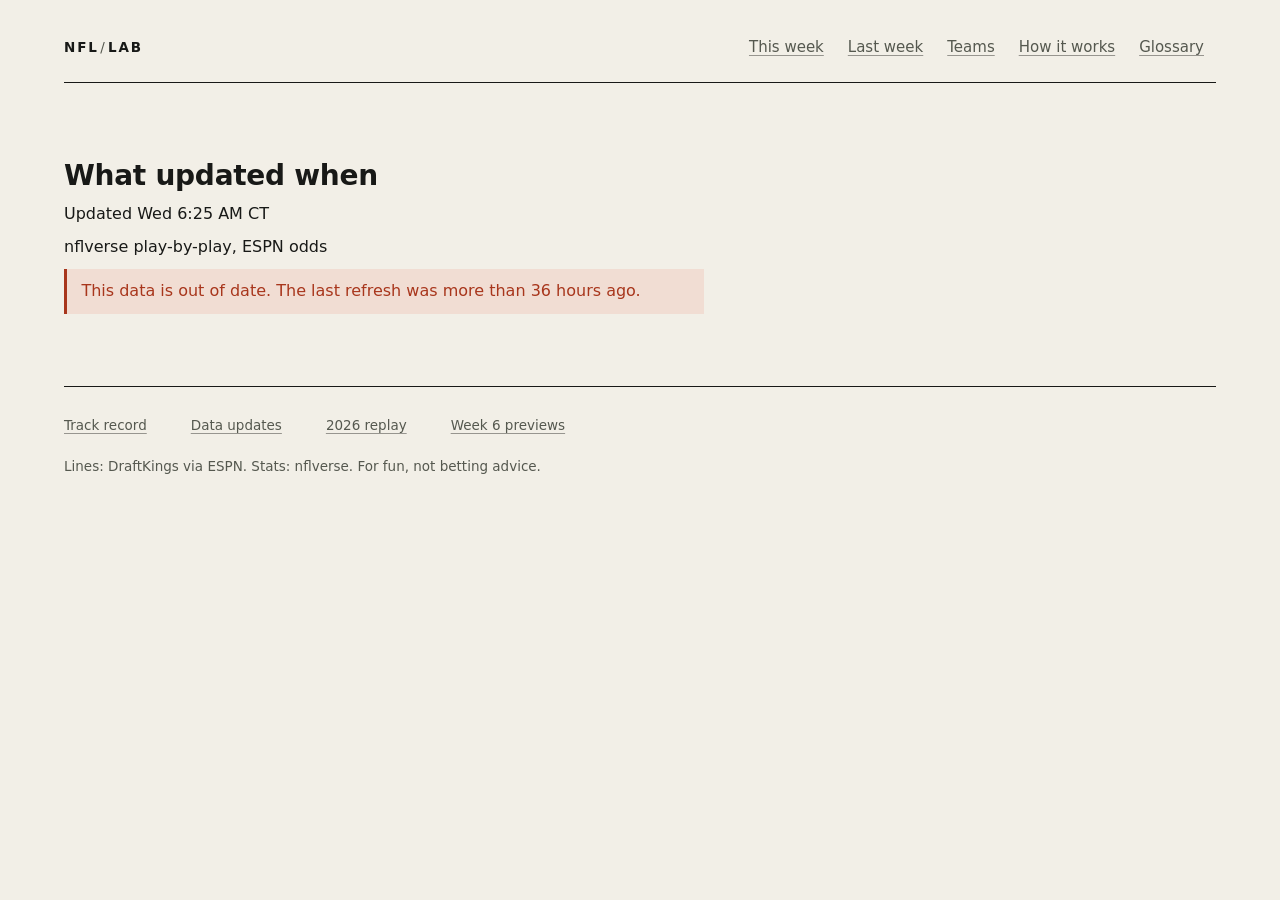
==== commit c82fff44: "Week 6 previews (2026): 14 games in plain English, Thu Oct 15 to Mon Oct 19 Lines are ESPN DraftKing" ====
--- a/public/freshness.html
+++ b/public/freshness.html
@@ -33,7 +33,7 @@
         <a href="ledger.html">Track record</a>
         <a href="freshness.html">Data updates</a>
         <a href="report-card.html">2026 replay</a>
-        <a href="previews/week5.html">Week 5 previews</a>
+        <a href="previews/week6.html">Week 6 previews</a>
       </nav>
       <p class="foot-line">Lines: DraftKings via ESPN. Stats: nflverse. For fun, not betting advice.</p>
     </footer>
--- a/public/assets/site.css
+++ b/public/assets/site.css
@@ -1125,6 +1125,28 @@
 .retry { min-height: var(--tap); padding: 0 16px; font: inherit; font-weight: 600; background: var(--ink); color: var(--paper); border: 0; border-radius: var(--radius); cursor: pointer; }
 .next-link a { display: inline-flex; align-items: center; min-height: var(--tap); font-weight: 600; }
 
+/* One compact row above Our picks. No motion of its own. */
+.up-next[hidden] { display: none; }
+.up-next-row {
+  display: flex;
+  flex-wrap: wrap;
+  align-items: center;
+  column-gap: 0.75rem;
+  row-gap: 0.15rem;
+  box-sizing: border-box;
+  min-height: var(--tap);
+  margin: 0.75rem 0 0;
+  padding: 0.35rem 0;
+  border-bottom: 1px solid var(--hair);
+  font-family: var(--sans);
+  font-size: var(--fs-small);
+  line-height: 1.4;
+}
+.up-next-kicker { color: var(--muted); font-weight: 600; }
+.up-next-game, .up-next-vegas { white-space: nowrap; }
+.up-next-game { color: var(--ink); font-weight: 600; }
+.up-next-vegas { color: var(--vegas); }
+
 /* ---------- Track record ---------- */
 .tr-tiles { display: grid; grid-template-columns: repeat(2, 1fr); border-top: 1px solid var(--ink); margin: 1.5rem 0 0.75rem; max-width: 46rem; }
 .tr-tile { padding: 0.9rem 1rem 1rem 0; border-bottom: 1px solid var(--hair); }
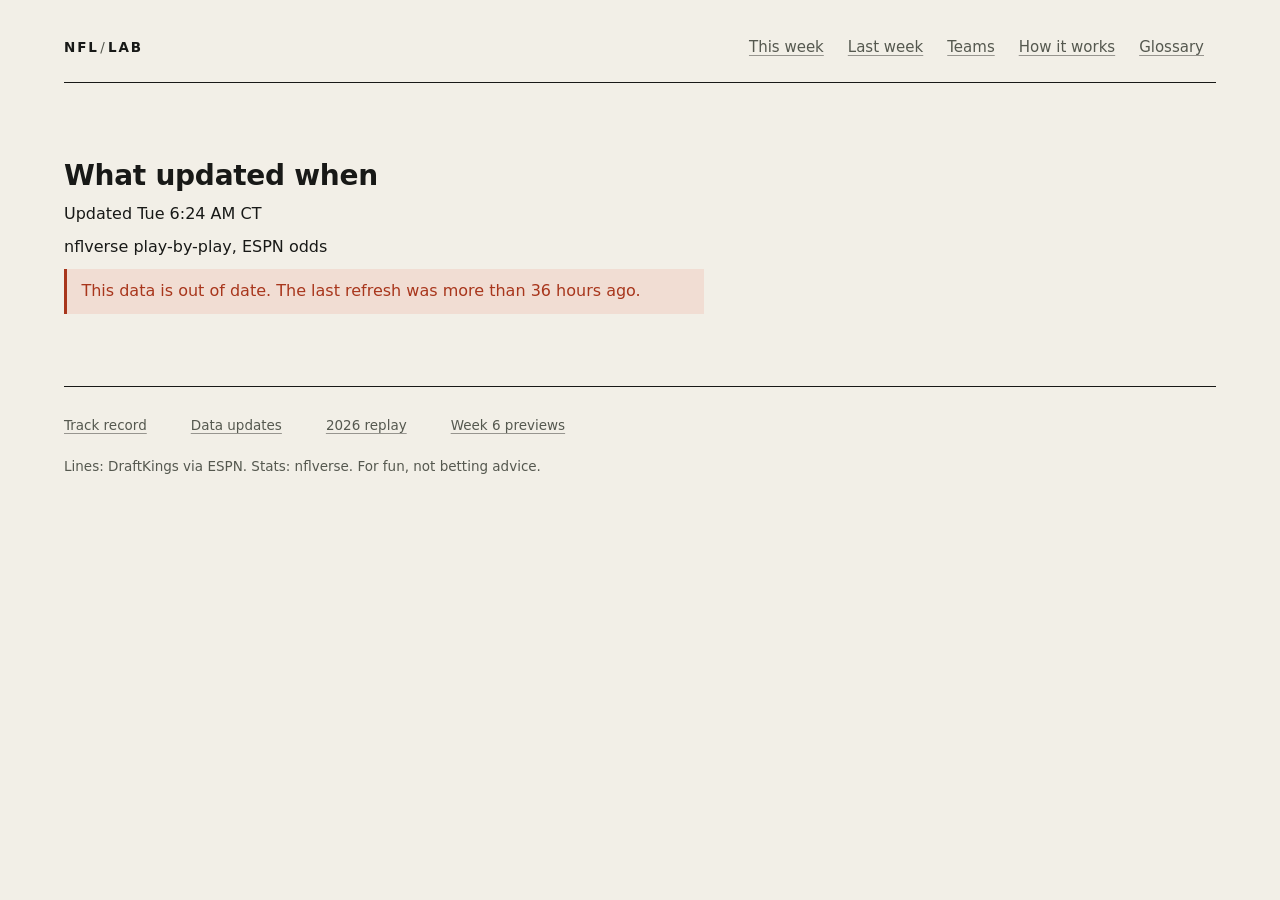
==== commit 970f6acf: "Week 6 recap (2026): all 14 games in plain English + official picks 1-3 Add the week 6 recap page in" ====
--- a/public/freshness.html
+++ b/public/freshness.html
@@ -16,7 +16,7 @@
       <a class="mark" href="index.html">NFL<span>/</span>LAB</a>
       <nav class="nav primary" aria-label="Primary">
         <a href="index.html">This week</a>
-        <a href="recaps/week5.html">Last week</a>
+        <a href="recaps/week6.html">Last week</a>
         <a href="teams.html">Teams</a>
         <a href="model.html">How it works</a>
         <a href="glossary.html">Glossary</a>
--- a/public/assets/site.css
+++ b/public/assets/site.css
@@ -33,7 +33,7 @@
   color-scheme: light;
 }
 
-@media (prefers-color-scheme: dark) {
+@media screen and (prefers-color-scheme: dark) {
   :root {
     --paper: #181917;
     --ink: #f2efe7;
@@ -128,6 +128,10 @@
   line-height: 1.4;
 }
 .mark {
+  display: inline-flex;
+  align-items: center;
+  box-sizing: border-box;
+  min-height: var(--tap, 44px);
   text-decoration: none;
   text-transform: uppercase;
   letter-spacing: 0.14em;
@@ -326,7 +330,7 @@
 
 /* ---------- Home Thursday hero ---------- */
 body[data-page="home"] h1 {
-  font-size: clamp(2rem, 5.5vw, 3.6rem);
+  font-size: var(--fs-home-title);
   max-width: 14ch;
   margin: 0 0 0.65rem;
   line-height: 0.98;
@@ -1038,6 +1042,7 @@
   --serif: var(--sans);
   --mono: var(--sans);
   --fs-h1: 28px; --fs-call: 17px; --fs-body: 16px; --fs-small: max(0.84rem, 13.5px); --lh: 1.5;
+  --fs-home-title: clamp(2rem, 5.5vw, 3.6rem);
   --accent: var(--hit);      /* our model / our pick */
   --vegas: var(--muted);     /* Vegas, neutral */
   --tap: 44px; --row-pad: 12px 16px; --radius: 8px;
@@ -1075,6 +1080,8 @@
   nav.nav a { flex-shrink: 0; min-width: max(44px, max-content); padding: 0 10px; }
   .row-top { flex-wrap: wrap; row-gap: 2px; }
   .when { white-space: normal; flex-wrap: wrap; max-width: 100%; }
+  .pick-row .row-top { flex-direction: column; align-items: flex-start; gap: 0.25rem; }
+  .pick-row .when { white-space: normal; flex-wrap: wrap; }
 }
 .foot-nav { display: flex; flex-wrap: wrap; margin: 0 0 0.25rem -12px; }
 .foot-nav a { font-size: var(--fs-small); }
@@ -1090,7 +1097,26 @@
 details.notice a { display: inline-flex; align-items: center; min-height: var(--tap); }
 .final-line { font-size: var(--fs-call); font-weight: 600; }
 #main h2 { margin: 1.5rem 0 0.25rem; border: 0; padding: 0; }
-.games { border-top: 1px solid var(--hair-strong); }
+.games { border-top: 1px solid var(--hair-strong); list-style: none; margin: 0; padding: 0; }
+/* Official pick links open index.html#b-<game>. Hold a light accent tint, then fade it out. */
+@keyframes target-row-fade {
+  0%, 80% { background-color: color-mix(in srgb, var(--accent) 18%, var(--paper)); }
+  100% { background-color: transparent; }
+}
+.games li:target {
+  background-color: color-mix(in srgb, var(--accent) 18%, var(--paper));
+  box-shadow: inset 3px 0 0 var(--accent);
+  animation: target-row-fade 2.5s ease forwards;
+}
+@media (prefers-reduced-motion: reduce) {
+  .games li:target {
+    animation: none;
+    background-color: color-mix(in srgb, var(--accent) 18%, var(--paper));
+    box-shadow: inset 3px 0 0 var(--accent);
+  }
+}
+.missed-pick { font-size: var(--fs-small); margin: 0.35rem 0 0.5rem; }
+.missed-pick a { display: inline-flex; align-items: center; min-height: var(--tap); }
 .game-row, .agree-group { border-bottom: 1px solid var(--hair); }
 .game-row.placeholder { min-height: 72px; }
 .row-toggle {
@@ -1099,14 +1125,21 @@
 }
 .row-toggle:hover { background: var(--track); }
 .row-toggle:focus-visible { outline: 2px solid var(--ink); outline-offset: 2px; }
+.disclosure-cue { display: flex; align-items: center; gap: 0.35rem; margin-top: 0.35rem; font-size: var(--fs-small); line-height: 1.4; color: var(--muted); }
+.disclosure-cue svg { flex: none; }
+.hide-details { display: none; }
+.row-toggle[aria-expanded="true"] .show-details { display: none; }
+.row-toggle[aria-expanded="true"] .hide-details { display: inline; }
+.row-toggle[aria-expanded="true"] .disclosure-cue svg { transform: rotate(180deg); }
 .row-top { display: flex; justify-content: space-between; gap: 1rem; align-items: center; font-size: var(--fs-small); color: var(--muted); }
 .teams { display: inline-flex; gap: 0.35rem; align-items: center; }
 .chip { font-weight: 700; color: var(--ink); border: 1px solid var(--hair-strong); border-radius: 4px; padding: 0 6px; font-size: var(--fs-small); }
 .when { display: inline-flex; gap: 0.5rem; align-items: center; white-space: nowrap; }
 .tag { color: var(--caution); }
-.call { display: block; font-size: var(--fs-call); font-weight: 600; line-height: 1.35; margin-top: 4px; }
+.call { display: block; font-size: var(--fs-call); font-weight: 500; line-height: 1.35; margin-top: 4px; }
 .quiet .call { font-weight: 500; font-size: var(--fs-body); }
 .row-panel { padding: 0 16px 12px; }
+.picks-help { margin: 0.35rem 0 0.75rem; font-size: var(--fs-small); line-height: var(--lh); color: var(--muted); }
 .pick { color: var(--accent); font-weight: 600; margin: 0 0 0.5rem; font-size: var(--fs-body); font-family: var(--sans); letter-spacing: 0; line-height: var(--lh); }
 .row-detail { margin: 0; display: grid; gap: 0.35rem; }
 .row-detail div { display: grid; grid-template-columns: 11rem 1fr; gap: 0.75rem; }
@@ -1143,7 +1176,7 @@
   line-height: 1.4;
 }
 .up-next-kicker { color: var(--muted); font-weight: 600; }
-.up-next-game, .up-next-vegas { white-space: nowrap; }
+.up-next-game, .up-next-vegas { min-width: 0; white-space: normal; }
 .up-next-game { color: var(--ink); font-weight: 600; }
 .up-next-vegas { color: var(--vegas); }
 
@@ -1194,3 +1227,10 @@
   color: var(--muted);
   margin: 0 0 0.35rem;
 }
+
+/* Lean label on pick rows (display only; see leanLabel in site.js) */
+.lean { font-family: var(--sans); font-size: max(0.84rem, 13.5px); color: var(--muted); margin-right: 0.5rem; }
+.lean.strong { color: var(--ink); font-weight: 600; }
+.take { display: block; font-size: var(--fs-call); font-weight: 600; color: var(--ink); line-height: 1.35; }
+.sr-only { position: absolute; width: 1px; height: 1px; padding: 0; margin: -1px; overflow: hidden; clip: rect(0, 0, 0, 0); clip-path: inset(50%); white-space: nowrap; border: 0; }
+.totals-paused { color: var(--muted); font-size: var(--fs-small); margin: 0.75rem 0 0; }
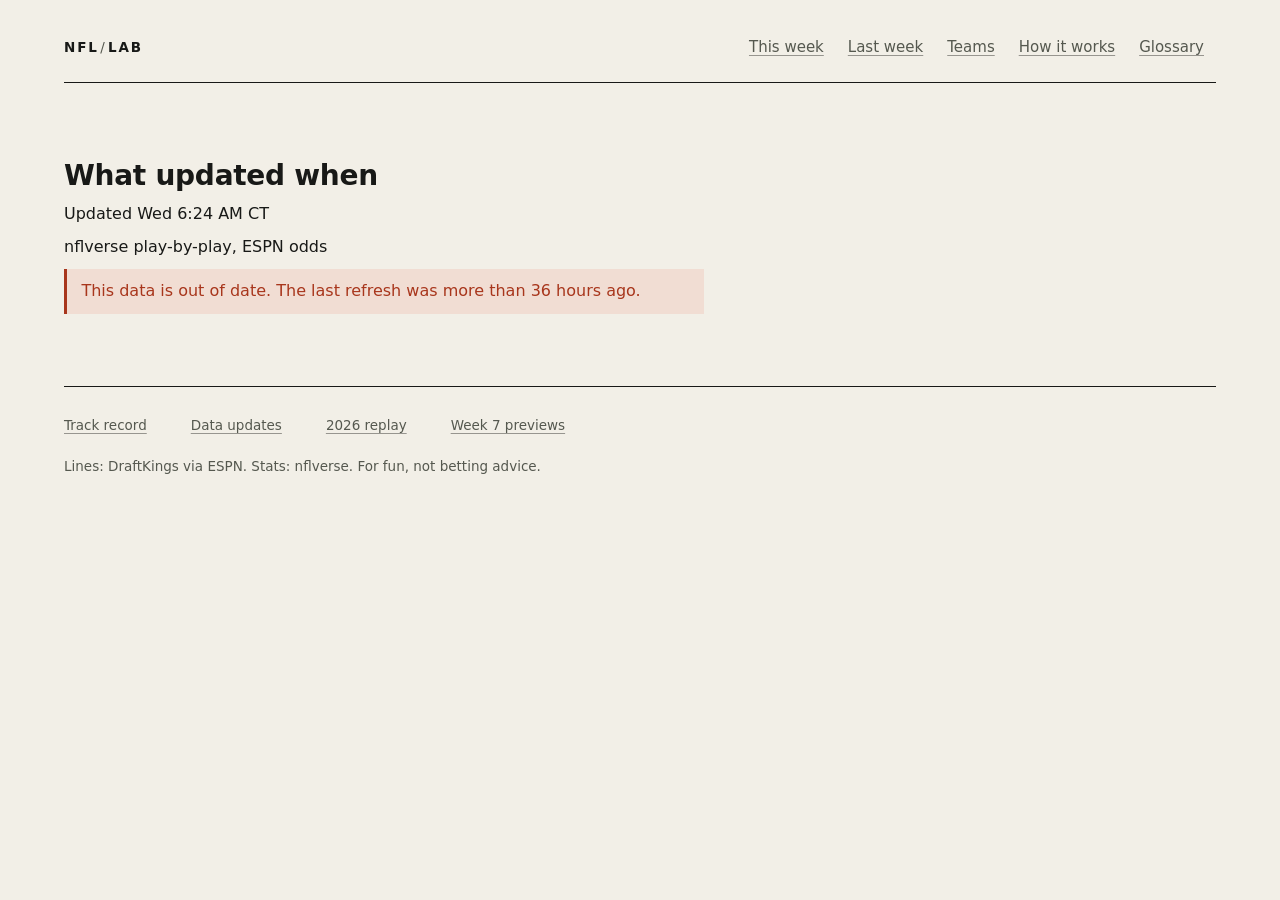
==== commit 36fdfb5b: "Week 7 previews (2026): all 14 games in plain English Preview lines only. Official week 7 card is un" ====
--- a/public/freshness.html
+++ b/public/freshness.html
@@ -16,7 +16,7 @@
       <a class="mark" href="index.html">NFL<span>/</span>LAB</a>
       <nav class="nav primary" aria-label="Primary">
         <a href="index.html">This week</a>
-        <a href="recaps/week6.html">Last week</a>
+        <a href="recaps/week5.html">Last week</a>
         <a href="teams.html">Teams</a>
         <a href="model.html">How it works</a>
         <a href="glossary.html">Glossary</a>
@@ -33,7 +33,7 @@
         <a href="ledger.html">Track record</a>
         <a href="freshness.html">Data updates</a>
         <a href="report-card.html">2026 replay</a>
-        <a href="previews/week6.html">Week 6 previews</a>
+        <a href="previews/week7.html">Week 7 previews</a>
       </nav>
       <p class="foot-line">Lines: DraftKings via ESPN. Stats: nflverse. For fun, not betting advice.</p>
     </footer>
